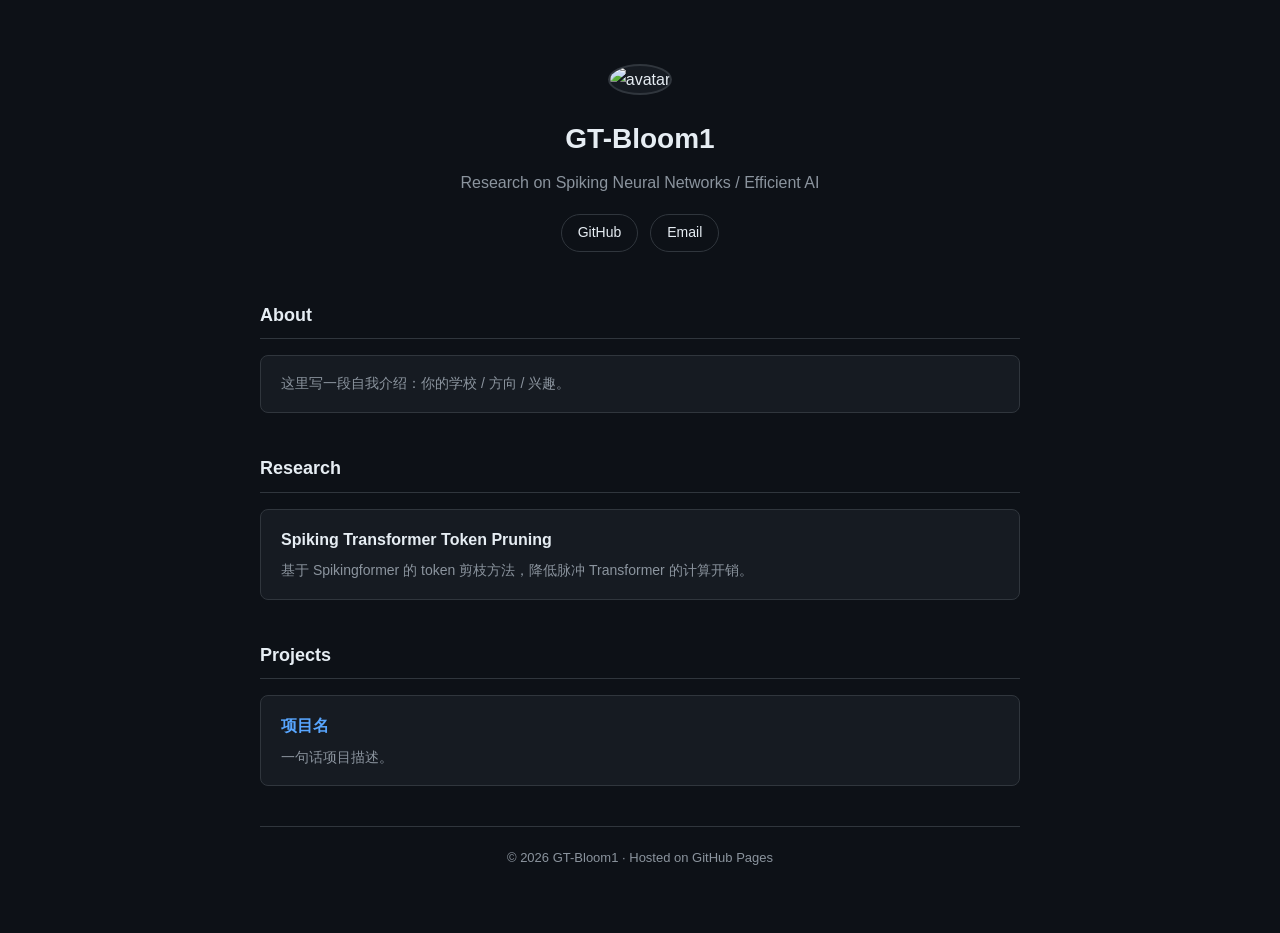
==== index.html @ f997cec0 "init: add index.html" ====
<!DOCTYPE html>
<html lang="zh-CN">
<head>
<meta charset="UTF-8">
<meta name="viewport" content="width=device-width, initial-scale=1.0">
<title>GT-Bloom1 | Home</title>
<style>
  :root {
    --bg: #0d1117;
    --card: #161b22;
    --border: #30363d;
    --text: #e6edf3;
    --muted: #8b949e;
    --accent: #58a6ff;
  }
  * { box-sizing: border-box; }
  body {
    margin: 0;
    padding: 0;
    background: var(--bg);
    color: var(--text);
    font-family: -apple-system, BlinkMacSystemFont, "Segoe UI", "Microsoft YaHei", sans-serif;
    line-height: 1.7;
  }
  .wrap { max-width: 800px; margin: 0 auto; padding: 64px 20px; }
  header { text-align: center; margin-bottom: 48px; }
  .avatar {
    width: 110px; height: 110px; border-radius: 50%;
    border: 2px solid var(--border);
    object-fit: cover; background: var(--card);
  }
  h1 { margin: 20px 0 6px; font-size: 28px; }
  .tagline { color: var(--muted); margin: 0; }
  .links { margin-top: 18px; display: flex; gap: 12px; justify-content: center; flex-wrap: wrap; }
  .links a {
    color: var(--text); text-decoration: none;
    border: 1px solid var(--border); border-radius: 20px;
    padding: 6px 16px; font-size: 14px; transition: .2s;
  }
  .links a:hover { border-color: var(--accent); color: var(--accent); }
  section { margin-bottom: 40px; }
  h2 {
    font-size: 18px; padding-bottom: 8px; margin-bottom: 16px;
    border-bottom: 1px solid var(--border);
  }
  .card {
    background: var(--card); border: 1px solid var(--border);
    border-radius: 8px; padding: 16px 20px; margin-bottom: 12px;
  }
  .card h3 { margin: 0 0 6px; font-size: 16px; }
  .card h3 a { color: var(--accent); text-decoration: none; }
  .card p { margin: 0; color: var(--muted); font-size: 14px; }
  footer { text-align: center; color: var(--muted); font-size: 13px; border-top: 1px solid var(--border); padding-top: 20px; }
</style>
</head>
<body>
<div class="wrap">

  <header>
    <img class="avatar" src="https://github.com/GT-Bloom1.png" alt="avatar">
    <h1>GT-Bloom1</h1>
    <p class="tagline">Research on Spiking Neural Networks / Efficient AI</p>
    <div class="links">
      <a href="https://github.com/GT-Bloom1">GitHub</a>
      <a href="mailto:your-email@example.com">Email</a>
    </div>
  </header>

  <section>
    <h2>About</h2>
    <div class="card">
      <p>这里写一段自我介绍：你的学校 / 方向 / 兴趣。</p>
    </div>
  </section>

  <section>
    <h2>Research</h2>
    <div class="card">
      <h3>Spiking Transformer Token Pruning</h3>
      <p>基于 Spikingformer 的 token 剪枝方法，降低脉冲 Transformer 的计算开销。</p>
    </div>
  </section>

  <section>
    <h2>Projects</h2>
    <div class="card">
      <h3><a href="https://github.com/GT-Bloom1">项目名</a></h3>
      <p>一句话项目描述。</p>
    </div>
  </section>

  <footer>© 2026 GT-Bloom1 · Hosted on GitHub Pages</footer>

</div>
</body>
</html>
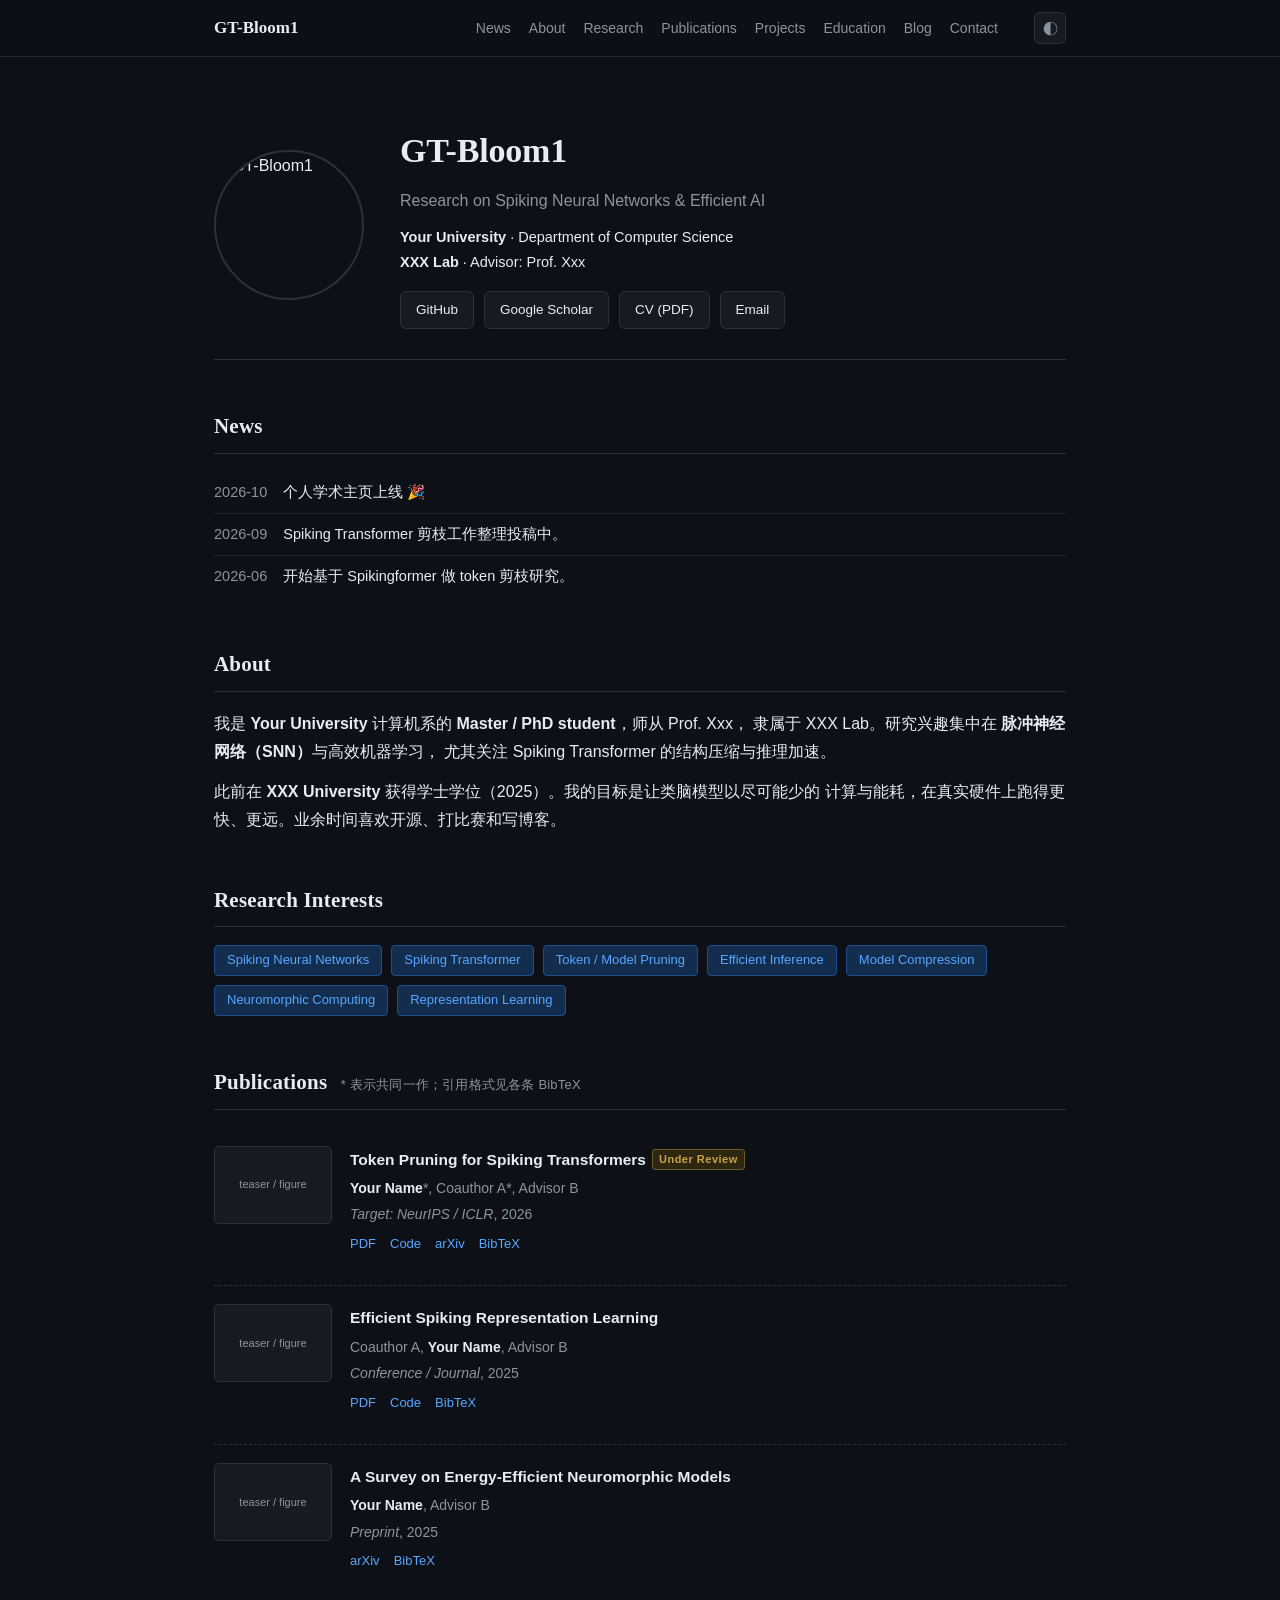
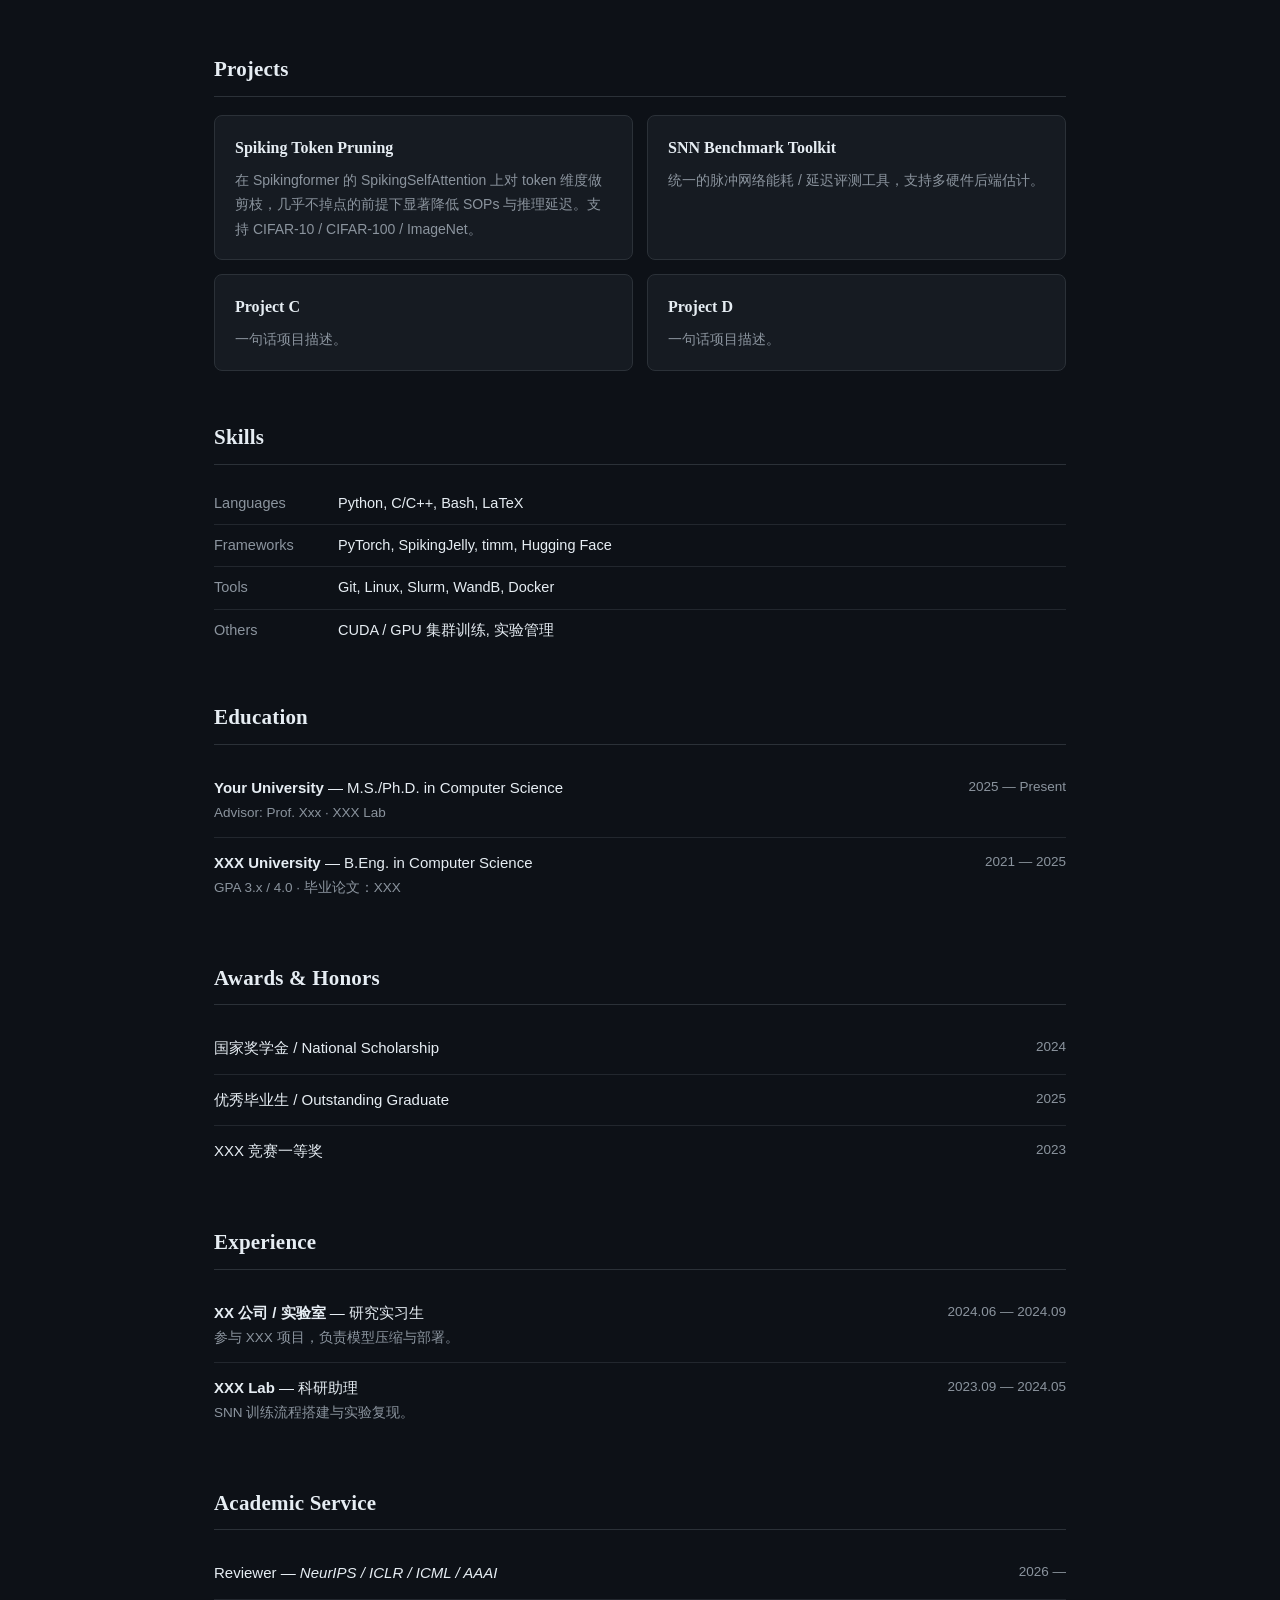
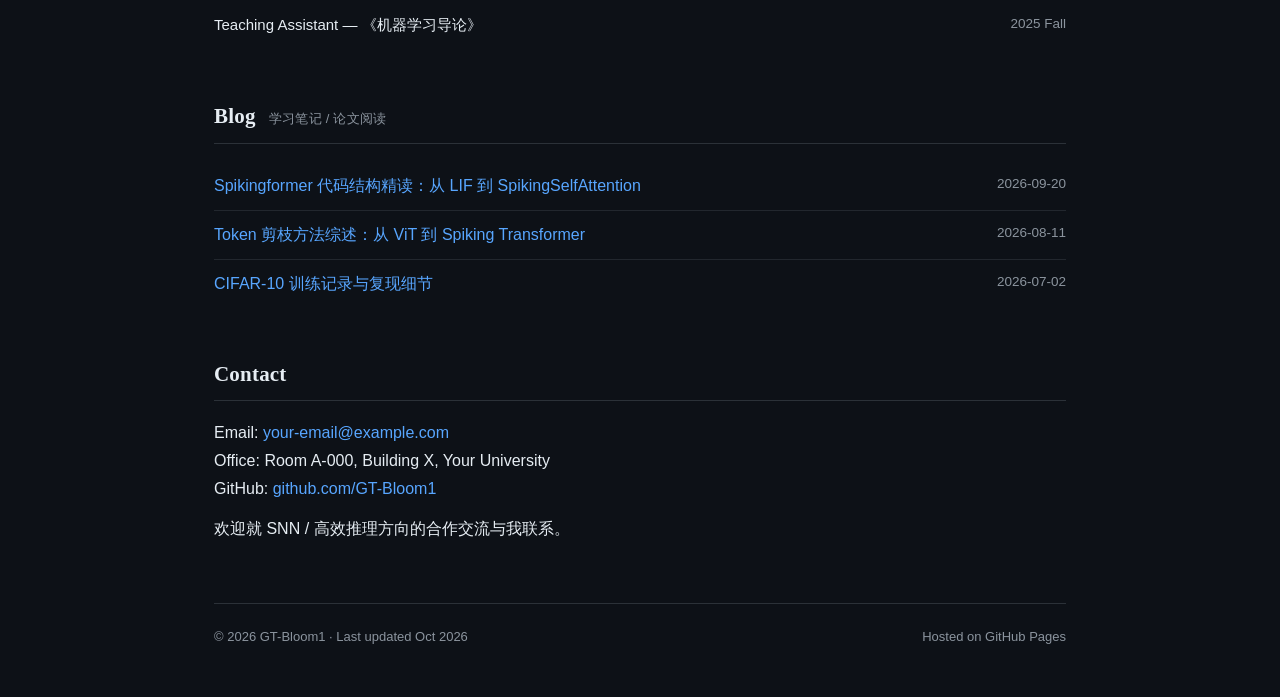
==== commit 4eead43e: "feat: comprehensive academic homepage with dark theme" ====
--- a/index.html
+++ b/index.html
@@ -1,96 +1,382 @@
 <!DOCTYPE html>
-<html lang="zh-CN">
+<html lang="zh-CN" data-theme="dark">
 <head>
 <meta charset="UTF-8">
 <meta name="viewport" content="width=device-width, initial-scale=1.0">
-<title>GT-Bloom1 | Home</title>
+<title>GT-Bloom1 | Academic Homepage</title>
+<meta name="description" content="Academic homepage of GT-Bloom1 — Spiking Neural Networks, Spiking Transformer, Efficient AI.">
+<meta name="author" content="GT-Bloom1">
+<link rel="icon" href="https://github.com/GT-Bloom1.png">
 <style>
-  :root {
-    --bg: #0d1117;
-    --card: #161b22;
-    --border: #30363d;
-    --text: #e6edf3;
-    --muted: #8b949e;
-    --accent: #58a6ff;
+  :root{
+    --bg:#0d1117; --card:#161b22; --line:#2b3138; --line-soft:#22272e;
+    --text:#e6edf3; --muted:#8b949e; --accent:#58a6ff; --accent-soft:#162230;
+    --tag-bg:#122d4d; --tag-border:#1f4e8c;
+    --serif:"Source Serif Pro",Georgia,"Times New Roman","Songti SC",serif;
+    --sans:-apple-system,BlinkMacSystemFont,"Segoe UI","Microsoft YaHei",sans-serif;
   }
-  * { box-sizing: border-box; }
-  body {
-    margin: 0;
-    padding: 0;
-    background: var(--bg);
-    color: var(--text);
-    font-family: -apple-system, BlinkMacSystemFont, "Segoe UI", "Microsoft YaHei", sans-serif;
-    line-height: 1.7;
+  html[data-theme="light"]{
+    --bg:#ffffff; --card:#f6f8fa; --line:#e3e6ea; --line-soft:#f0f2f4;
+    --text:#1a1a1a; --muted:#5b6470; --accent:#1c4f82; --accent-soft:#eef3f9;
+    --tag-bg:#eef3f9; --tag-border:#d7e2ee;
   }
-  .wrap { max-width: 800px; margin: 0 auto; padding: 64px 20px; }
-  header { text-align: center; margin-bottom: 48px; }
-  .avatar {
-    width: 110px; height: 110px; border-radius: 50%;
-    border: 2px solid var(--border);
-    object-fit: cover; background: var(--card);
+  *{box-sizing:border-box}
+  html{scroll-behavior:smooth}
+  body{margin:0;background:var(--bg);color:var(--text);font-family:var(--sans);
+       font-size:16px;line-height:1.75;-webkit-font-smoothing:antialiased;transition:background .25s,color .25s}
+  .wrap{max-width:900px;margin:0 auto;padding:0 24px 48px}
+  a{color:var(--accent);text-decoration:none}
+  a:hover{text-decoration:underline}
+
+  /* ---------- Top nav ---------- */
+  nav{position:sticky;top:0;z-index:10;background:color-mix(in srgb,var(--bg) 85%,transparent);
+      backdrop-filter:blur(10px);border-bottom:1px solid var(--line-soft)}
+  .nav-inner{max-width:900px;margin:0 auto;padding:12px 24px;display:flex;align-items:center;gap:22px}
+  .nav-inner .brand{font-family:var(--serif);font-weight:700;font-size:17px;color:var(--text)}
+  .nav-inner .brand:hover{text-decoration:none;color:var(--accent)}
+  .nav-inner .links{display:flex;gap:18px;margin-left:auto;font-size:14px;flex-wrap:wrap}
+  .nav-inner .links a{color:var(--muted)}
+  .nav-inner .links a:hover{color:var(--accent);text-decoration:none}
+  .theme-btn{margin-left:14px;border:1px solid var(--line);background:var(--card);color:var(--muted);
+             border-radius:6px;width:32px;height:32px;cursor:pointer;font-size:15px;line-height:1}
+  .theme-btn:hover{color:var(--accent);border-color:var(--accent)}
+
+  /* ---------- Header ---------- */
+  header{display:flex;gap:36px;align-items:center;padding:64px 0 30px;border-bottom:1px solid var(--line)}
+  .avatar{width:150px;height:150px;border-radius:50%;object-fit:cover;flex-shrink:0;
+          border:2px solid var(--line)}
+  h1{font-family:var(--serif);font-size:34px;margin:0 0 6px;letter-spacing:-.2px}
+  .headline{margin:0 0 10px;font-size:16px;color:var(--muted)}
+  .affil{margin:0;font-size:14.5px}
+  .affil .org{font-weight:600}
+  .btnrow{margin-top:16px;display:flex;gap:10px;flex-wrap:wrap}
+  .btn{border:1px solid var(--line);border-radius:6px;padding:6px 15px;font-size:13.5px;
+       color:var(--text);background:var(--card)}
+  .btn:hover{border-color:var(--accent);text-decoration:none}
+
+  /* ---------- Sections ---------- */
+  section{margin-top:48px}
+  h2{font-family:var(--serif);font-size:21px;margin:0 0 18px;padding-bottom:8px;
+     border-bottom:1px solid var(--line);letter-spacing:.2px}
+  h2 .note{font-family:var(--sans);font-size:13px;color:var(--muted);font-weight:400;margin-left:8px}
+  p{margin:0 0 12px}
+
+  /* News */
+  .news{margin:0;padding:0;list-style:none;font-size:14.5px}
+  .news li{padding:8px 0;border-bottom:1px solid var(--line-soft);display:flex;gap:16px}
+  .news li:last-child{border-bottom:none}
+  .news .date{color:var(--muted);white-space:nowrap;font-variant-numeric:tabular-nums}
+
+  /* Tags */
+  .tags{display:flex;flex-wrap:wrap;gap:9px;margin:0;padding:0;list-style:none}
+  .tags li{background:var(--tag-bg);color:var(--accent);border:1px solid var(--tag-border);
+           border-radius:4px;padding:3px 12px;font-size:13px}
+
+  /* Publications */
+  .pub{display:flex;gap:18px;padding:18px 0;border-bottom:1px dashed var(--line)}
+  .pub:last-child{border-bottom:none}
+  .pub .thumb{width:118px;height:78px;flex-shrink:0;border:1px solid var(--line);
+              border-radius:5px;background:var(--card);display:flex;align-items:center;
+              justify-content:center;font-size:11px;color:var(--muted);text-align:center;overflow:hidden}
+  .pub .thumb img{width:100%;height:100%;object-fit:cover}
+  .pub .body{flex:1}
+  .pub .title{font-weight:600;margin:0 0 3px;font-size:15.5px}
+  .pub .authors{margin:0;font-size:14px;color:var(--muted)}
+  .pub .authors strong{color:var(--text);font-weight:600}
+  .pub .venue{margin:2px 0 0;font-size:14px;color:var(--muted)}
+  .pub .venue i{font-style:italic}
+  .pub .links{margin-top:6px;font-size:13px;display:flex;gap:14px}
+  .selected{display:inline-block;font-size:11px;letter-spacing:.5px;color:#c9a34c;
+            border:1px solid #6b5a2a;background:#2d2712;border-radius:3px;
+            padding:0 6px;vertical-align:2px;margin-left:6px}
+  html[data-theme="light"] .selected{color:#8a6d3b;background:#fcf8e3;border-color:#f0e2bd}
+
+  /* Projects */
+  .proj-grid{display:grid;grid-template-columns:1fr 1fr;gap:14px}
+  .proj{border:1px solid var(--line);border-radius:8px;padding:18px 20px;background:var(--card)}
+  .proj h3{margin:0 0 6px;font-size:16px;font-family:var(--serif)}
+  .proj h3 a{color:var(--text)}
+  .proj h3 a:hover{color:var(--accent);text-decoration:none}
+  .proj p{margin:0;font-size:14px;color:var(--muted)}
+
+  /* Skills */
+  .skill-row{display:flex;gap:14px;padding:8px 0;border-bottom:1px solid var(--line-soft);font-size:14.5px}
+  .skill-row:last-child{border-bottom:none}
+  .skill-row .cat{width:110px;flex-shrink:0;color:var(--muted)}
+  .skill-row .val{flex:1}
+
+  /* Timeline entries */
+  .entry{display:flex;justify-content:space-between;gap:20px;padding:12px 0;border-bottom:1px solid var(--line-soft)}
+  .entry:last-child{border-bottom:none}
+  .entry .main{font-size:15px}
+  .entry .main span.org{font-weight:600}
+  .entry .sub{font-size:13.5px;color:var(--muted)}
+  .entry .when{font-size:13.5px;color:var(--muted);white-space:nowrap;font-variant-numeric:tabular-nums}
+
+  /* Blog */
+  .post{display:flex;justify-content:space-between;gap:20px;padding:10px 0;border-bottom:1px solid var(--line-soft)}
+  .post:last-child{border-bottom:none}
+  .post .date{color:var(--muted);font-size:13.5px;white-space:nowrap}
+
+  code{background:var(--card);border:1px solid var(--line-soft);padding:1px 6px;border-radius:4px;font-size:13px}
+
+  footer{margin-top:60px;padding-top:22px;border-top:1px solid var(--line);
+         font-size:13px;color:var(--muted);display:flex;justify-content:space-between;flex-wrap:wrap;gap:8px}
+
+  @media (max-width:680px){
+    header{flex-direction:column;text-align:center;padding-top:40px}
+    .btnrow{justify-content:center}
+    .nav-inner .links{display:none}
+    .proj-grid{grid-template-columns:1fr}
+    .pub{flex-direction:column;gap:10px}
+    .pub .thumb{width:100%;height:90px}
+    .entry,.post{flex-direction:column;gap:2px}
+    .skill-row{flex-direction:column;gap:2px}
   }
-  h1 { margin: 20px 0 6px; font-size: 28px; }
-  .tagline { color: var(--muted); margin: 0; }
-  .links { margin-top: 18px; display: flex; gap: 12px; justify-content: center; flex-wrap: wrap; }
-  .links a {
-    color: var(--text); text-decoration: none;
-    border: 1px solid var(--border); border-radius: 20px;
-    padding: 6px 16px; font-size: 14px; transition: .2s;
-  }
-  .links a:hover { border-color: var(--accent); color: var(--accent); }
-  section { margin-bottom: 40px; }
-  h2 {
-    font-size: 18px; padding-bottom: 8px; margin-bottom: 16px;
-    border-bottom: 1px solid var(--border);
-  }
-  .card {
-    background: var(--card); border: 1px solid var(--border);
-    border-radius: 8px; padding: 16px 20px; margin-bottom: 12px;
-  }
-  .card h3 { margin: 0 0 6px; font-size: 16px; }
-  .card h3 a { color: var(--accent); text-decoration: none; }
-  .card p { margin: 0; color: var(--muted); font-size: 14px; }
-  footer { text-align: center; color: var(--muted); font-size: 13px; border-top: 1px solid var(--border); padding-top: 20px; }
 </style>
 </head>
 <body>
-<div class="wrap">
-
+
+<!-- ================= NAV ================= -->
+<nav>
+  <div class="nav-inner">
+    <a class="brand" href="#top">GT-Bloom1</a>
+    <div class="links">
+      <a href="#news">News</a>
+      <a href="#about">About</a>
+      <a href="#research">Research</a>
+      <a href="#publications">Publications</a>
+      <a href="#projects">Projects</a>
+      <a href="#education">Education</a>
+      <a href="#blog">Blog</a>
+      <a href="#contact">Contact</a>
+    </div>
+    <button class="theme-btn" onclick="toggleTheme()" title="切换明暗">◐</button>
+  </div>
+</nav>
+
+<div class="wrap" id="top">
+
+  <!-- ================= HEADER ================= -->
   <header>
-    <img class="avatar" src="https://github.com/GT-Bloom1.png" alt="avatar">
-    <h1>GT-Bloom1</h1>
-    <p class="tagline">Research on Spiking Neural Networks / Efficient AI</p>
-    <div class="links">
-      <a href="https://github.com/GT-Bloom1">GitHub</a>
-      <a href="mailto:your-email@example.com">Email</a>
+    <img class="avatar" src="https://github.com/GT-Bloom1.png" alt="GT-Bloom1">
+    <div>
+      <h1>GT-Bloom1</h1>
+      <p class="headline">Research on Spiking Neural Networks &amp; Efficient AI</p>
+      <p class="affil">
+        <span class="org">Your University</span> · Department of Computer Science<br>
+        <span class="org">XXX Lab</span> · Advisor: Prof. Xxx
+      </p>
+      <div class="btnrow">
+        <a class="btn" href="https://github.com/GT-Bloom1">GitHub</a>
+        <a class="btn" href="#">Google Scholar</a>
+        <a class="btn" href="#">CV (PDF)</a>
+        <a class="btn" href="mailto:your-email@example.com">Email</a>
+      </div>
     </div>
   </header>
 
-  <section>
+  <!-- ================= NEWS ================= -->
+  <section id="news">
+    <h2>News</h2>
+    <ul class="news">
+      <li><span class="date">2026-10</span><span>个人学术主页上线 🎉</span></li>
+      <li><span class="date">2026-09</span><span>Spiking Transformer 剪枝工作整理投稿中。</span></li>
+      <li><span class="date">2026-06</span><span>开始基于 Spikingformer 做 token 剪枝研究。</span></li>
+    </ul>
+  </section>
+
+  <!-- ================= ABOUT ================= -->
+  <section id="about">
     <h2>About</h2>
-    <div class="card">
-      <p>这里写一段自我介绍：你的学校 / 方向 / 兴趣。</p>
-    </div>
-  </section>
-
-  <section>
-    <h2>Research</h2>
-    <div class="card">
-      <h3>Spiking Transformer Token Pruning</h3>
-      <p>基于 Spikingformer 的 token 剪枝方法，降低脉冲 Transformer 的计算开销。</p>
-    </div>
-  </section>
-
-  <section>
+    <p>
+      我是 <strong>Your University</strong> 计算机系的 <strong>Master / PhD student</strong>，师从 Prof. Xxx，
+      隶属于 XXX Lab。研究兴趣集中在 <strong>脉冲神经网络（SNN）</strong>与高效机器学习，
+      尤其关注 Spiking Transformer 的结构压缩与推理加速。
+    </p>
+    <p>
+      此前在 <strong>XXX University</strong> 获得学士学位（2025）。我的目标是让类脑模型以尽可能少的
+      计算与能耗，在真实硬件上跑得更快、更远。业余时间喜欢开源、打比赛和写博客。
+    </p>
+  </section>
+
+  <!-- ================= RESEARCH ================= -->
+  <section id="research">
+    <h2>Research Interests</h2>
+    <ul class="tags">
+      <li>Spiking Neural Networks</li>
+      <li>Spiking Transformer</li>
+      <li>Token / Model Pruning</li>
+      <li>Efficient Inference</li>
+      <li>Model Compression</li>
+      <li>Neuromorphic Computing</li>
+      <li>Representation Learning</li>
+    </ul>
+  </section>
+
+  <!-- ================= PUBLICATIONS ================= -->
+  <section id="publications">
+    <h2>Publications <span class="note">* 表示共同一作；引用格式见各条 BibTeX</span></h2>
+
+    <div class="pub">
+      <div class="thumb">teaser / figure</div>
+      <div class="body">
+        <p class="title">Token Pruning for Spiking Transformers<span class="selected">Under Review</span></p>
+        <p class="authors"><strong>Your Name</strong>*, Coauthor A*, Advisor B</p>
+        <p class="venue"><i>Target: NeurIPS / ICLR</i>, 2026</p>
+        <p class="links"><a href="#">PDF</a><a href="#">Code</a><a href="#">arXiv</a><a href="#">BibTeX</a></p>
+      </div>
+    </div>
+
+    <div class="pub">
+      <div class="thumb">teaser / figure</div>
+      <div class="body">
+        <p class="title">Efficient Spiking Representation Learning</p>
+        <p class="authors">Coauthor A, <strong>Your Name</strong>, Advisor B</p>
+        <p class="venue"><i>Conference / Journal</i>, 2025</p>
+        <p class="links"><a href="#">PDF</a><a href="#">Code</a><a href="#">BibTeX</a></p>
+      </div>
+    </div>
+
+    <div class="pub">
+      <div class="thumb">teaser / figure</div>
+      <div class="body">
+        <p class="title">A Survey on Energy-Efficient Neuromorphic Models</p>
+        <p class="authors"><strong>Your Name</strong>, Advisor B</p>
+        <p class="venue"><i>Preprint</i>, 2025</p>
+        <p class="links"><a href="#">arXiv</a><a href="#">BibTeX</a></p>
+      </div>
+    </div>
+  </section>
+
+  <!-- ================= PROJECTS ================= -->
+  <section id="projects">
     <h2>Projects</h2>
-    <div class="card">
-      <h3><a href="https://github.com/GT-Bloom1">项目名</a></h3>
-      <p>一句话项目描述。</p>
-    </div>
-  </section>
-
-  <footer>© 2026 GT-Bloom1 · Hosted on GitHub Pages</footer>
+    <div class="proj-grid">
+      <div class="proj">
+        <h3><a href="https://github.com/GT-Bloom1">Spiking Token Pruning</a></h3>
+        <p>在 Spikingformer 的 SpikingSelfAttention 上对 token 维度做剪枝，几乎不掉点的前提下显著降低 SOPs 与推理延迟。支持 CIFAR-10 / CIFAR-100 / ImageNet。</p>
+      </div>
+      <div class="proj">
+        <h3><a href="https://github.com/GT-Bloom1">SNN Benchmark Toolkit</a></h3>
+        <p>统一的脉冲网络能耗 / 延迟评测工具，支持多硬件后端估计。</p>
+      </div>
+      <div class="proj">
+        <h3><a href="https://github.com/GT-Bloom1">Project C</a></h3>
+        <p>一句话项目描述。</p>
+      </div>
+      <div class="proj">
+        <h3><a href="https://github.com/GT-Bloom1">Project D</a></h3>
+        <p>一句话项目描述。</p>
+      </div>
+    </div>
+  </section>
+
+  <!-- ================= SKILLS ================= -->
+  <section id="skills">
+    <h2>Skills</h2>
+    <div class="skill-row"><div class="cat">Languages</div><div class="val">Python, C/C++, Bash, LaTeX</div></div>
+    <div class="skill-row"><div class="cat">Frameworks</div><div class="val">PyTorch, SpikingJelly, timm, Hugging Face</div></div>
+    <div class="skill-row"><div class="cat">Tools</div><div class="val">Git, Linux, Slurm, WandB, Docker</div></div>
+    <div class="skill-row"><div class="cat">Others</div><div class="val">CUDA / GPU 集群训练, 实验管理</div></div>
+  </section>
+
+  <!-- ================= EDUCATION ================= -->
+  <section id="education">
+    <h2>Education</h2>
+    <div class="entry">
+      <div>
+        <div class="main"><span class="org">Your University</span> — M.S./Ph.D. in Computer Science</div>
+        <div class="sub">Advisor: Prof. Xxx · XXX Lab</div>
+      </div>
+      <div class="when">2025 — Present</div>
+    </div>
+    <div class="entry">
+      <div>
+        <div class="main"><span class="org">XXX University</span> — B.Eng. in Computer Science</div>
+        <div class="sub">GPA 3.x / 4.0 · 毕业论文：XXX</div>
+      </div>
+      <div class="when">2021 — 2025</div>
+    </div>
+  </section>
+
+  <!-- ================= AWARDS ================= -->
+  <section id="awards">
+    <h2>Awards &amp; Honors</h2>
+    <div class="entry"><div class="main">国家奖学金 / National Scholarship</div><div class="when">2024</div></div>
+    <div class="entry"><div class="main">优秀毕业生 / Outstanding Graduate</div><div class="when">2025</div></div>
+    <div class="entry"><div class="main">XXX 竞赛一等奖</div><div class="when">2023</div></div>
+  </section>
+
+  <!-- ================= EXPERIENCE ================= -->
+  <section id="experience">
+    <h2>Experience</h2>
+    <div class="entry">
+      <div>
+        <div class="main"><span class="org">XX 公司 / 实验室</span> — 研究实习生</div>
+        <div class="sub">参与 XXX 项目，负责模型压缩与部署。</div>
+      </div>
+      <div class="when">2024.06 — 2024.09</div>
+    </div>
+    <div class="entry">
+      <div>
+        <div class="main"><span class="org">XXX Lab</span> — 科研助理</div>
+        <div class="sub">SNN 训练流程搭建与实验复现。</div>
+      </div>
+      <div class="when">2023.09 — 2024.05</div>
+    </div>
+  </section>
+
+  <!-- ================= SERVICE ================= -->
+  <section id="service">
+    <h2>Academic Service</h2>
+    <div class="entry"><div class="main">Reviewer — <i>NeurIPS / ICLR / ICML / AAAI</i></div><div class="when">2026 —</div></div>
+    <div class="entry"><div class="main">Teaching Assistant — 《机器学习导论》</div><div class="when">2025 Fall</div></div>
+  </section>
+
+  <!-- ================= BLOG ================= -->
+  <section id="blog">
+    <h2>Blog <span class="note">学习笔记 / 论文阅读</span></h2>
+    <div class="post">
+      <div><a href="#">Spikingformer 代码结构精读：从 LIF 到 SpikingSelfAttention</a></div>
+      <div class="date">2026-09-20</div>
+    </div>
+    <div class="post">
+      <div><a href="#">Token 剪枝方法综述：从 ViT 到 Spiking Transformer</a></div>
+      <div class="date">2026-08-11</div>
+    </div>
+    <div class="post">
+      <div><a href="#">CIFAR-10 训练记录与复现细节</a></div>
+      <div class="date">2026-07-02</div>
+    </div>
+  </section>
+
+  <!-- ================= CONTACT ================= -->
+  <section id="contact">
+    <h2>Contact</h2>
+    <p>
+      Email: <a href="mailto:your-email@example.com">your-email@example.com</a><br>
+      Office: Room A-000, Building X, Your University<br>
+      GitHub: <a href="https://github.com/GT-Bloom1">github.com/GT-Bloom1</a>
+    </p>
+    <p class="note">欢迎就 SNN / 高效推理方向的合作交流与我联系。</p>
+  </section>
+
+  <footer>
+    <span>© 2026 GT-Bloom1 · Last updated Oct 2026</span>
+    <span>Hosted on GitHub Pages</span>
+  </footer>
 
 </div>
+
+<script>
+  function toggleTheme(){
+    const el=document.documentElement;
+    const next=el.getAttribute('data-theme')==='dark'?'light':'dark';
+    el.setAttribute('data-theme',next);
+    try{localStorage.setItem('theme',next)}catch(e){}
+  }
+  (function(){try{const t=localStorage.getItem('theme');if(t)document.documentElement.setAttribute('data-theme',t)}catch(e){}})();
+</script>
 </body>
 </html>
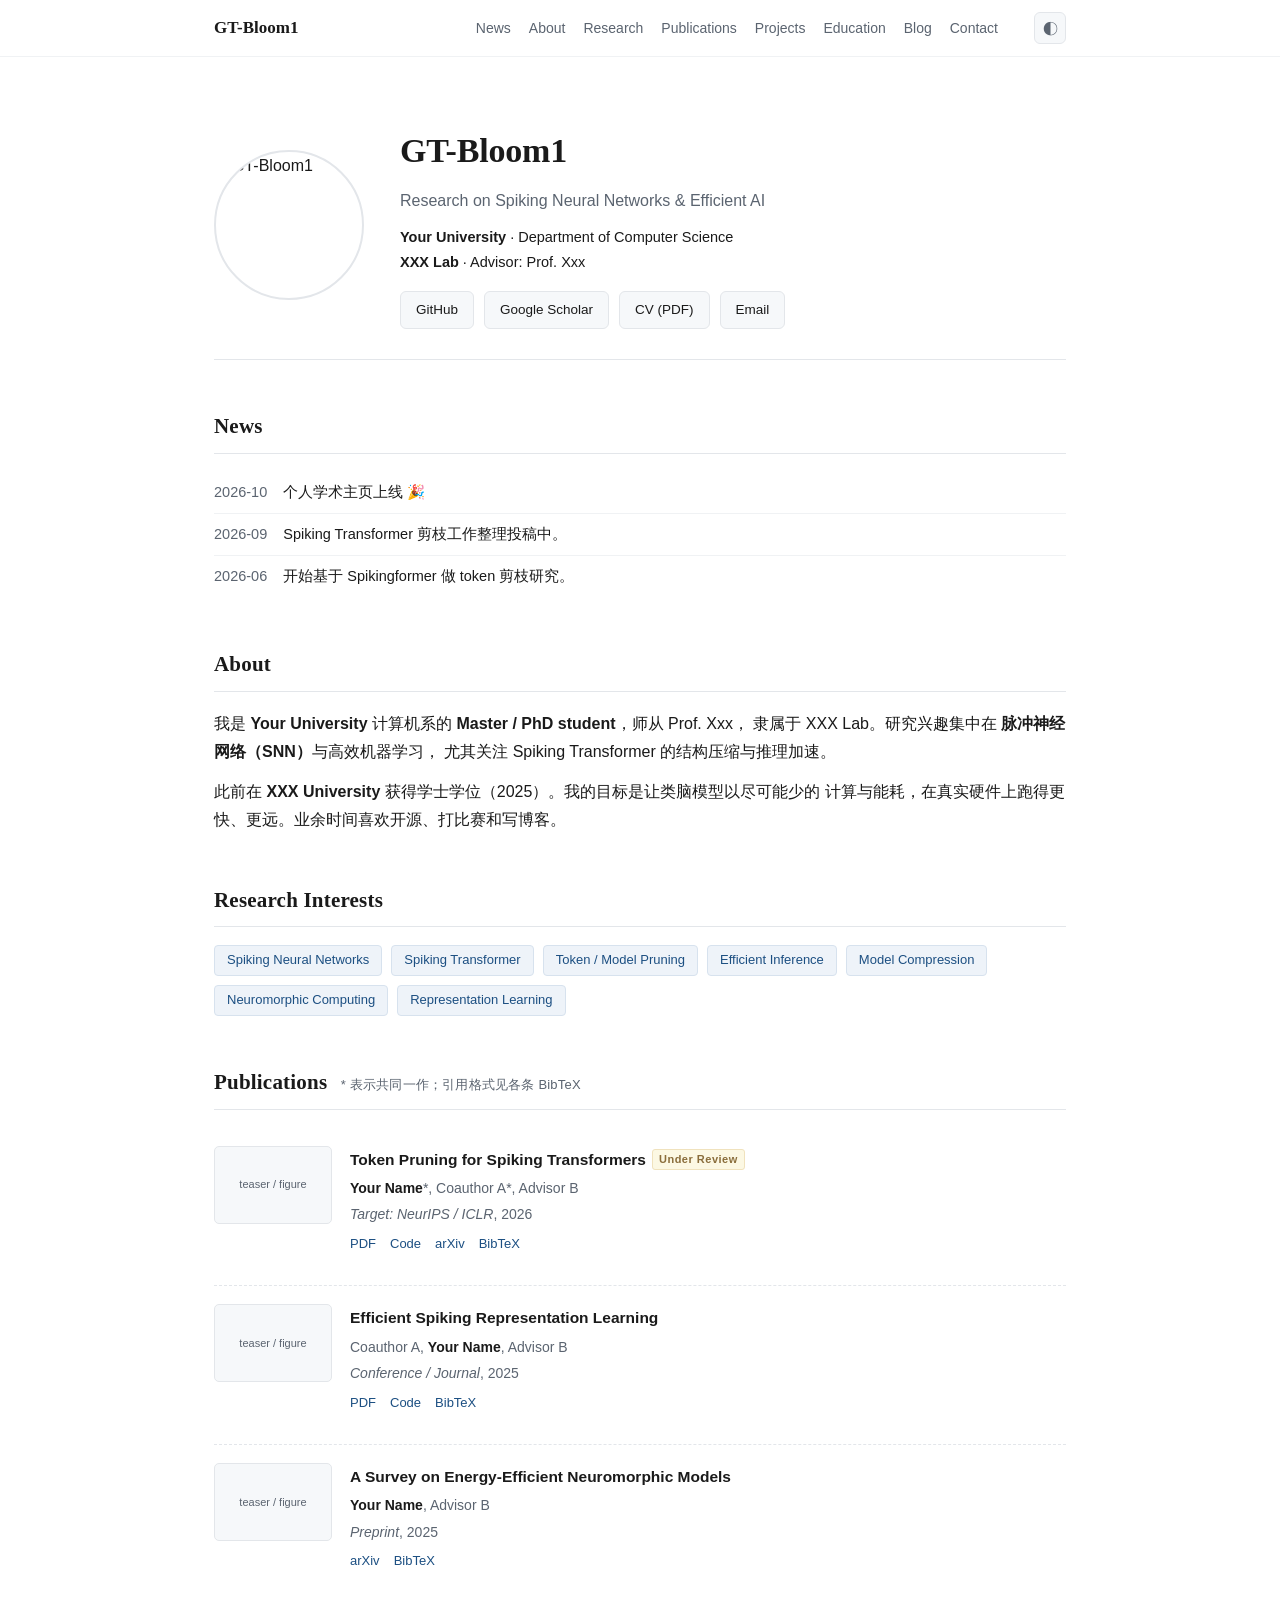
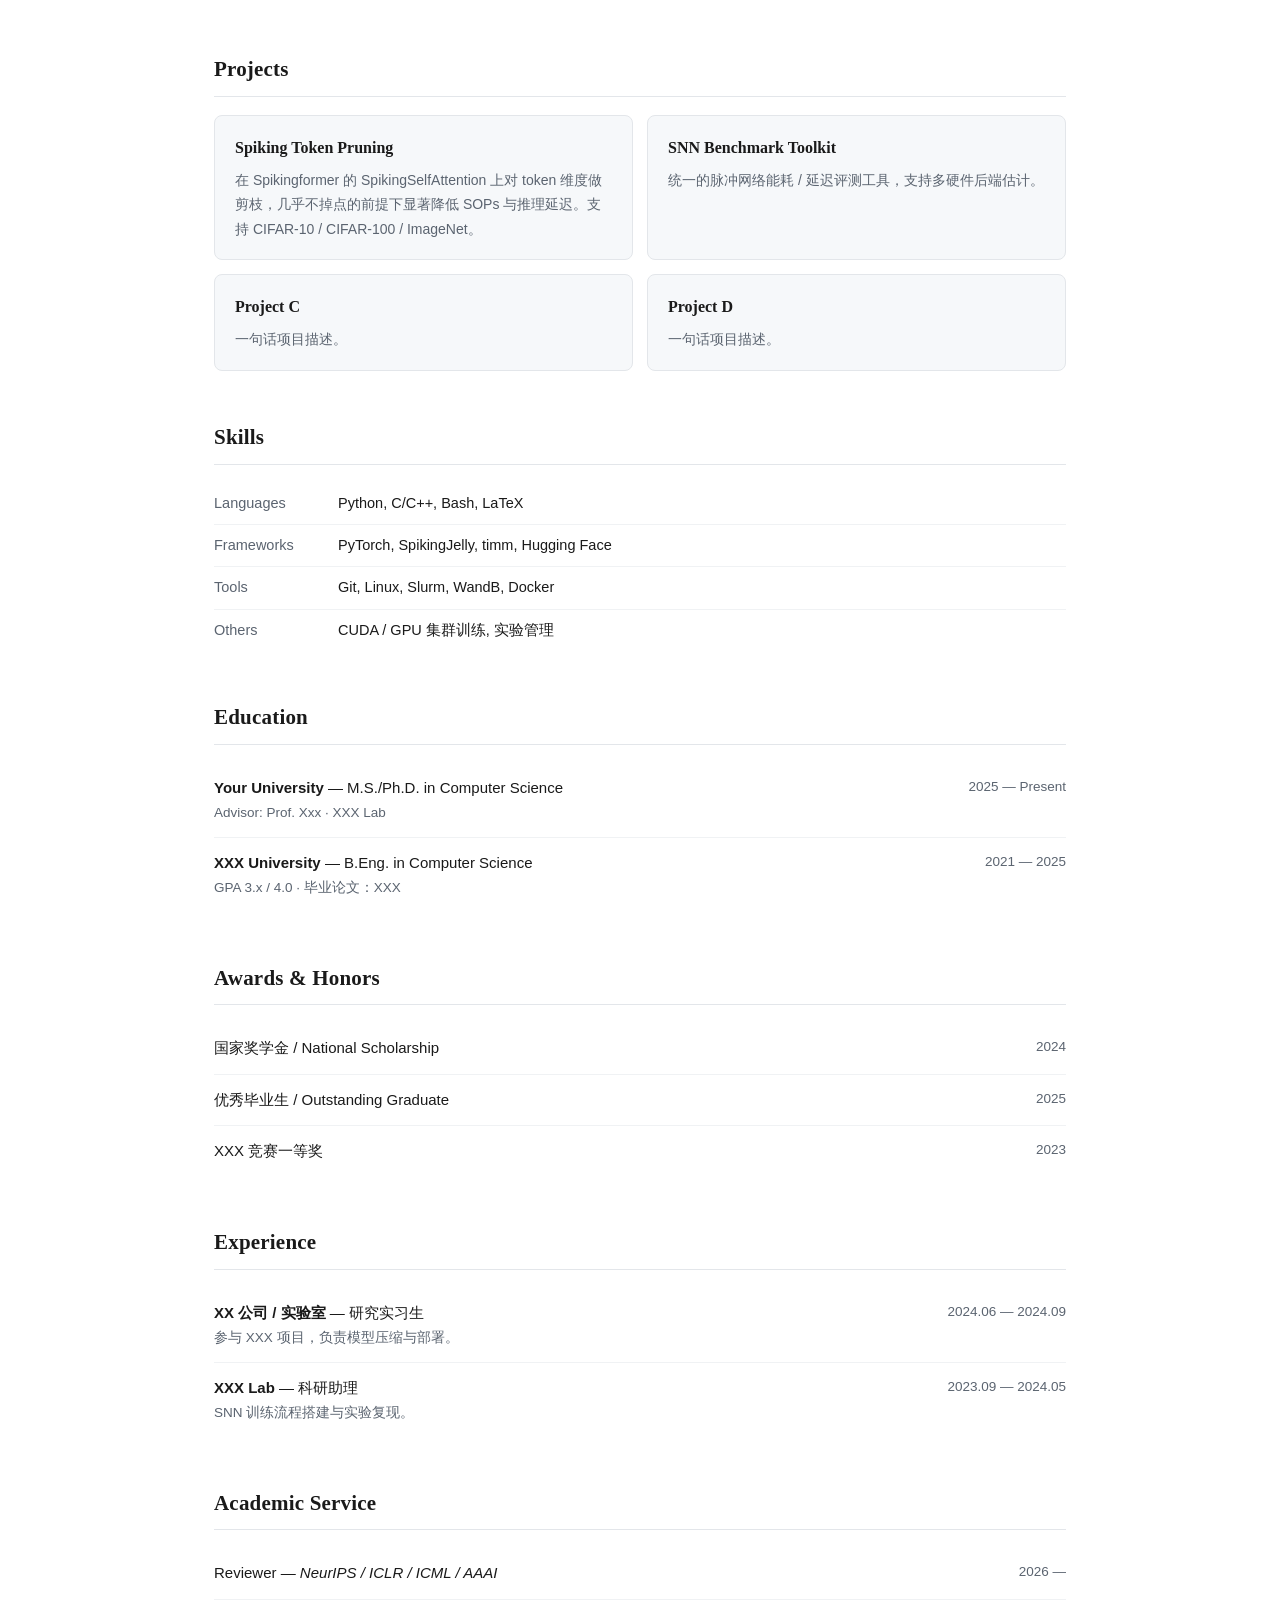
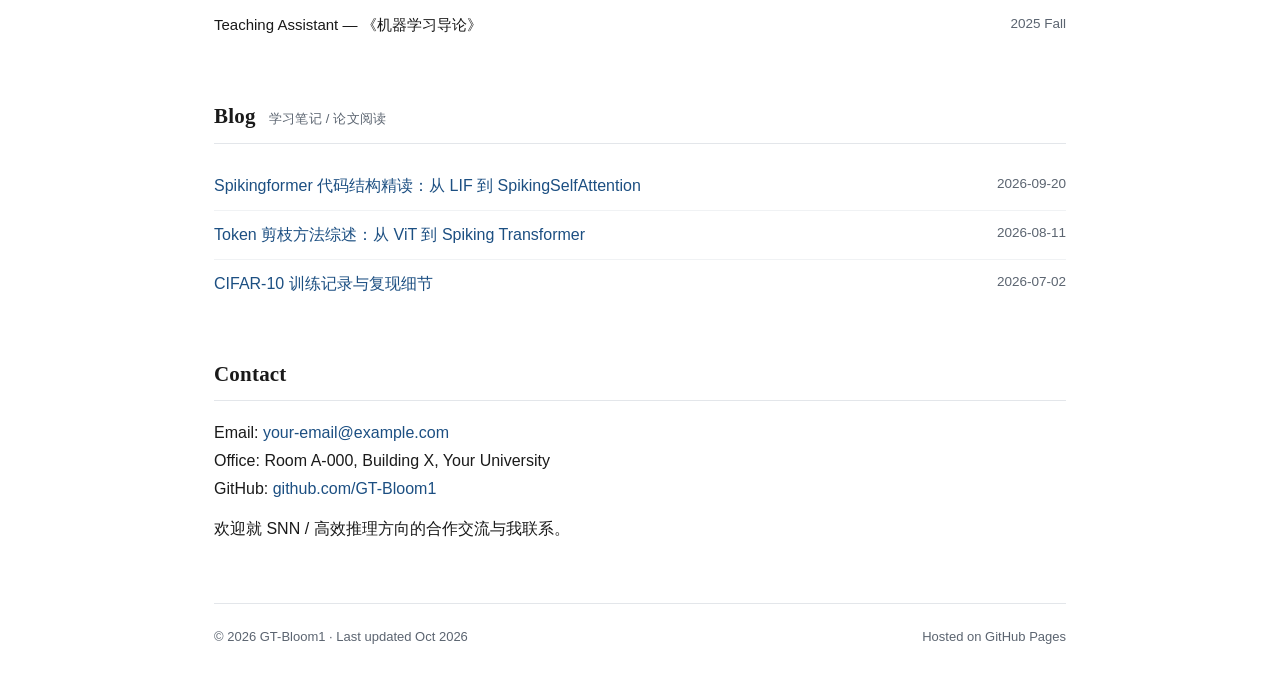
==== commit 5dc6fea1: "style: default light theme" ====
--- a/index.html
+++ b/index.html
@@ -1,5 +1,5 @@
 <!DOCTYPE html>
-<html lang="zh-CN" data-theme="dark">
+<html lang="zh-CN" data-theme="light">
 <head>
 <meta charset="UTF-8">
 <meta name="viewport" content="width=device-width, initial-scale=1.0">
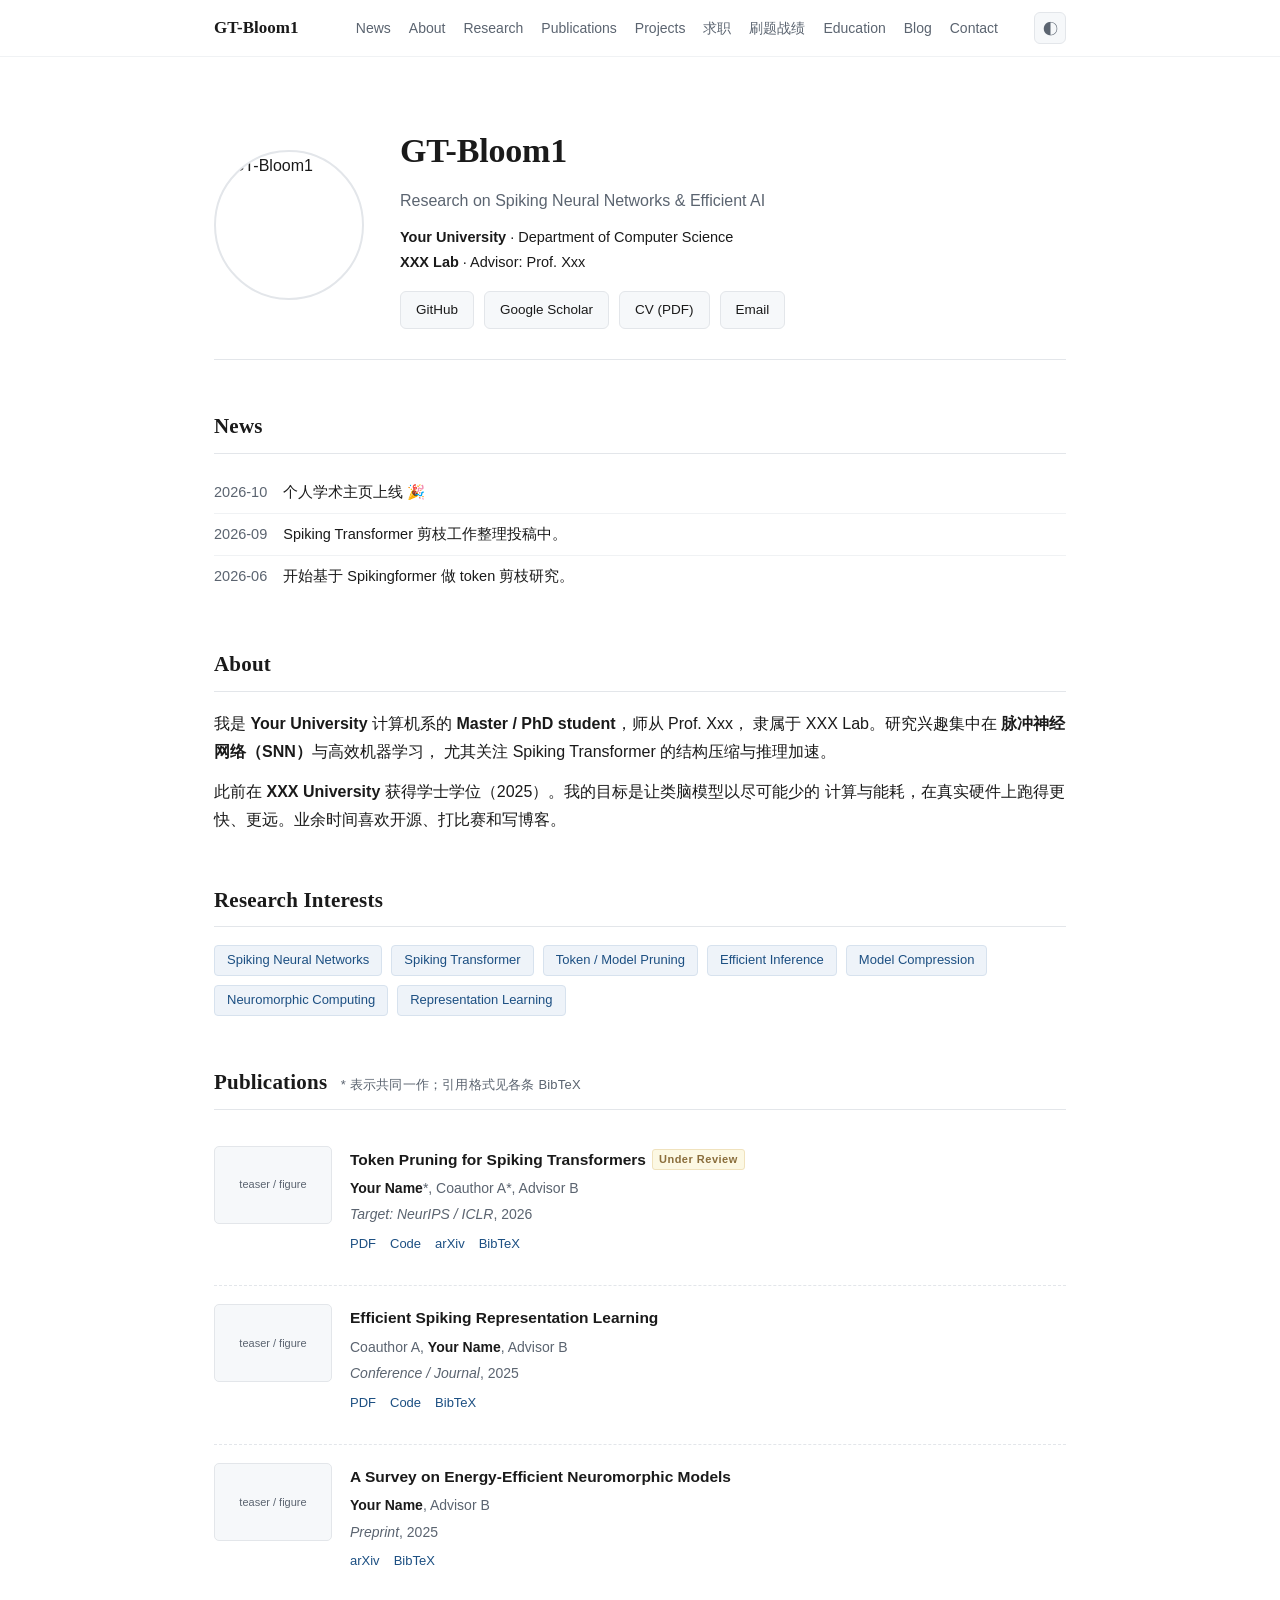
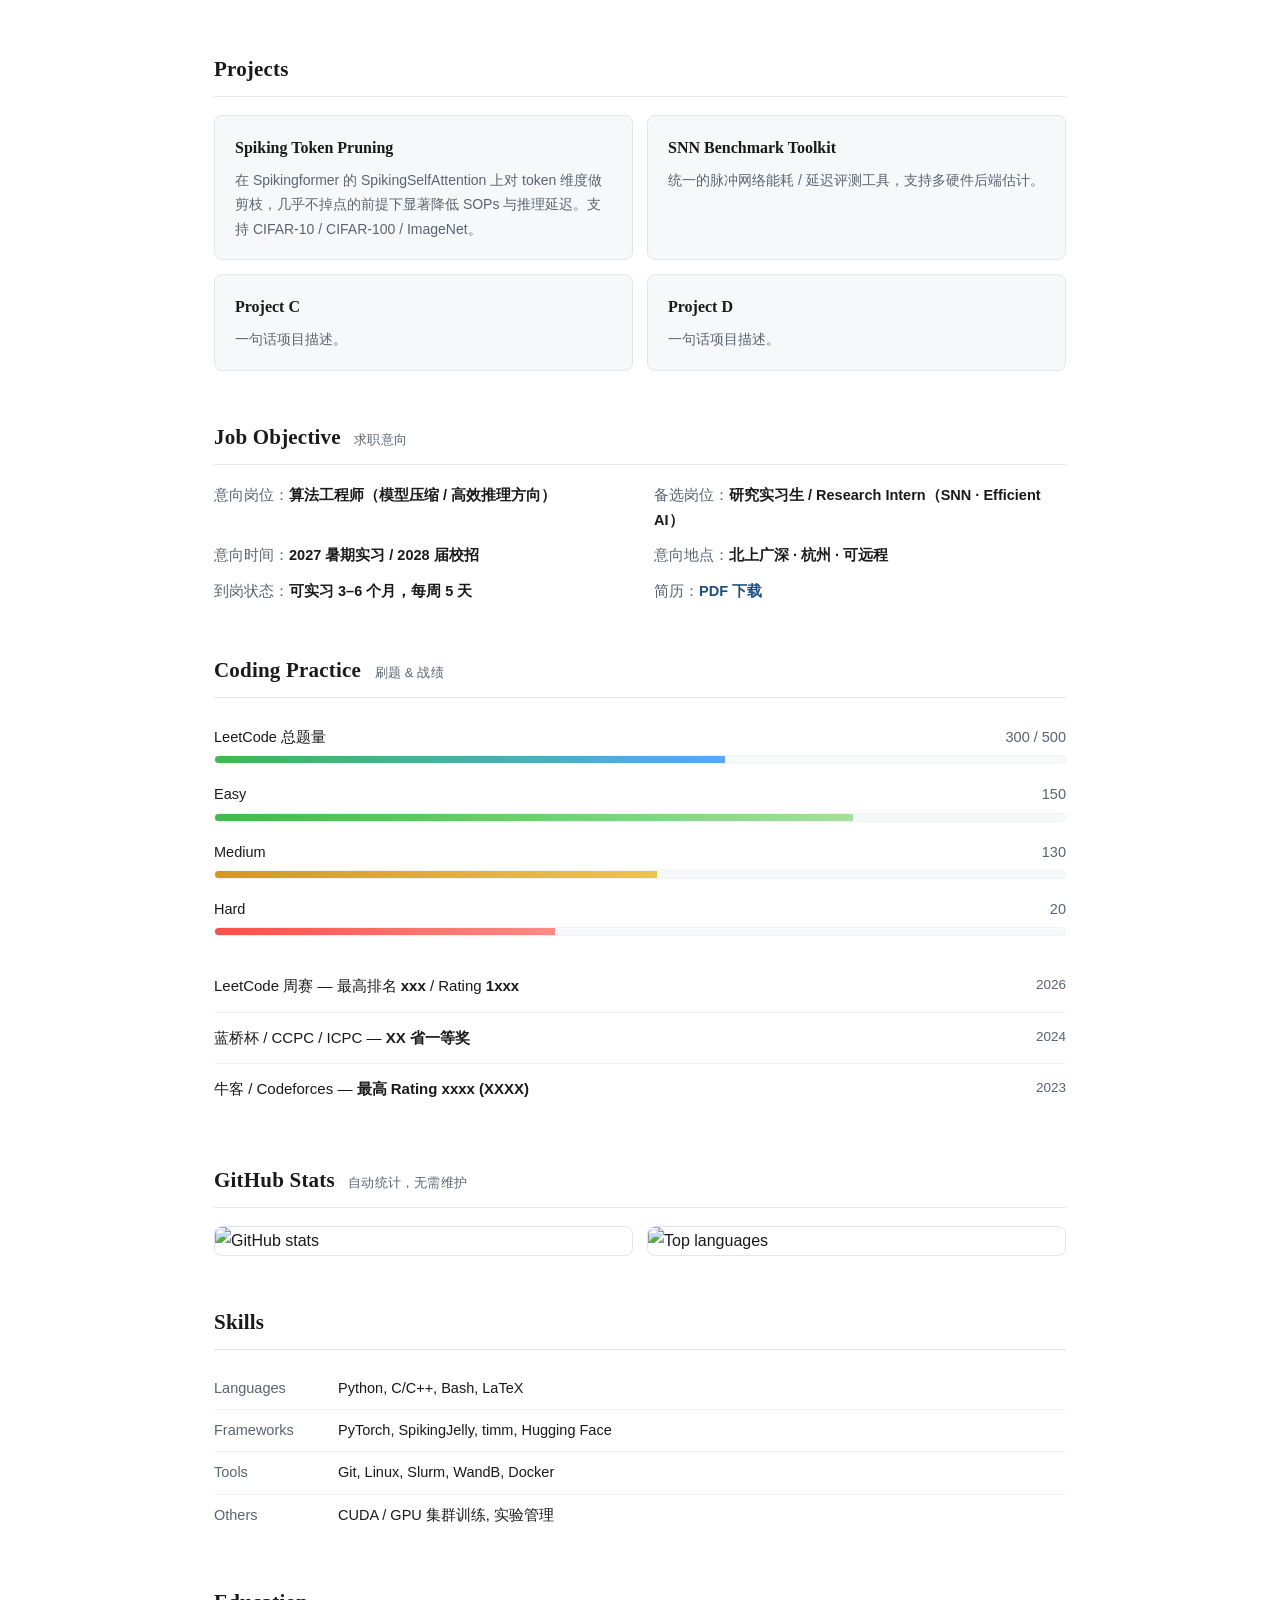
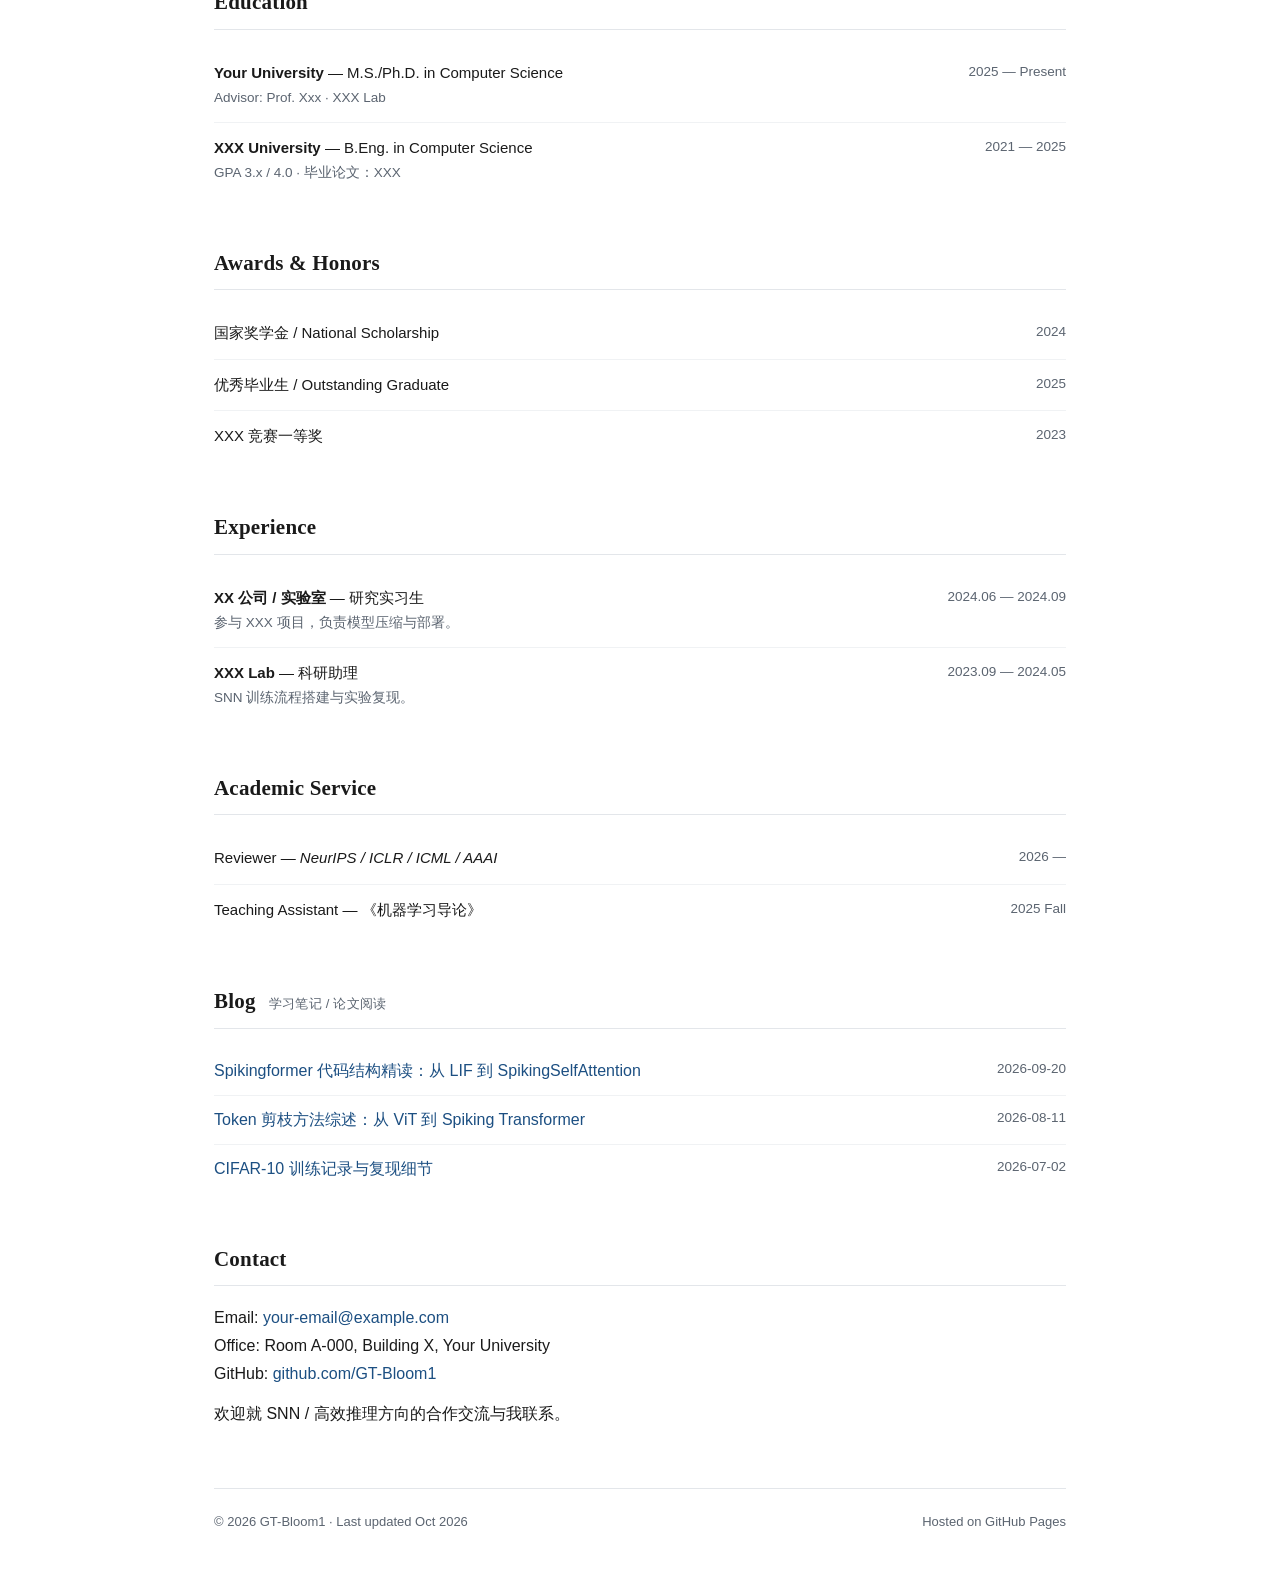
==== commit 007cfef2: "feat: add job objective, coding practice, GitHub stats sections" ====
--- a/index.html
+++ b/index.html
@@ -120,6 +120,19 @@
 
   code{background:var(--card);border:1px solid var(--line-soft);padding:1px 6px;border-radius:4px;font-size:13px}
 
+  /* Progress bars & stats */
+  .bars{margin:0 0 16px;padding:0;list-style:none}
+  .bars li{padding:9px 0;font-size:14.5px}
+  .bar-head{display:flex;justify-content:space-between;margin-bottom:5px}
+  .bar-head .num{color:var(--muted);font-variant-numeric:tabular-nums}
+  .bar{height:9px;border-radius:5px;background:var(--card);border:1px solid var(--line-soft);overflow:hidden}
+  .bar>i{display:block;height:100%;background:linear-gradient(90deg,#3fb950,#58a6ff)}
+  .kw{display:grid;grid-template-columns:repeat(2,1fr);gap:10px 28px;margin:0;padding:0;list-style:none}
+  .kw li{font-size:14.5px;color:var(--muted)}
+  .kw b{color:var(--text);font-weight:600}
+  .stat-cards{display:grid;grid-template-columns:1fr 1fr;gap:14px}
+  .stat-cards img{width:100%;border:1px solid var(--line);border-radius:8px}
+
   footer{margin-top:60px;padding-top:22px;border-top:1px solid var(--line);
          font-size:13px;color:var(--muted);display:flex;justify-content:space-between;flex-wrap:wrap;gap:8px}
 
@@ -132,6 +145,7 @@
     .pub .thumb{width:100%;height:90px}
     .entry,.post{flex-direction:column;gap:2px}
     .skill-row{flex-direction:column;gap:2px}
+    .stat-cards,.kw{grid-template-columns:1fr}
   }
 </style>
 </head>
@@ -147,6 +161,8 @@
       <a href="#research">Research</a>
       <a href="#publications">Publications</a>
       <a href="#projects">Projects</a>
+      <a href="#objective">求职</a>
+      <a href="#practice">刷题战绩</a>
       <a href="#education">Education</a>
       <a href="#blog">Blog</a>
       <a href="#contact">Contact</a>
@@ -272,6 +288,54 @@
     </div>
   </section>
 
+  <!-- ================= JOB OBJECTIVE ================= -->
+  <section id="objective">
+    <h2>Job Objective <span class="note">求职意向</span></h2>
+    <ul class="kw">
+      <li>意向岗位：<b>算法工程师（模型压缩 / 高效推理方向）</b></li>
+      <li>备选岗位：<b>研究实习生 / Research Intern（SNN · Efficient AI）</b></li>
+      <li>意向时间：<b>2027 暑期实习 / 2028 届校招</b></li>
+      <li>意向地点：<b>北上广深 · 杭州 · 可远程</b></li>
+      <li>到岗状态：<b>可实习 3–6 个月，每周 5 天</b></li>
+      <li>简历：<b><a href="#">PDF 下载</a></b></li>
+    </ul>
+  </section>
+
+  <!-- ================= CODING PRACTICE ================= -->
+  <section id="practice">
+    <h2>Coding Practice <span class="note">刷题 &amp; 战绩</span></h2>
+    <ul class="bars">
+      <li>
+        <div class="bar-head"><span>LeetCode 总题量</span><span class="num">300 / 500</span></div>
+        <div class="bar"><i style="width:60%"></i></div>
+      </li>
+      <li>
+        <div class="bar-head"><span>Easy</span><span class="num">150</span></div>
+        <div class="bar"><i style="width:75%;background:linear-gradient(90deg,#3fb950,#a4e19a)"></i></div>
+      </li>
+      <li>
+        <div class="bar-head"><span>Medium</span><span class="num">130</span></div>
+        <div class="bar"><i style="width:52%;background:linear-gradient(90deg,#d29922,#eac54f)"></i></div>
+      </li>
+      <li>
+        <div class="bar-head"><span>Hard</span><span class="num">20</span></div>
+        <div class="bar"><i style="width:40%;background:linear-gradient(90deg,#f85149,#ff8b85)"></i></div>
+      </li>
+    </ul>
+    <div class="entry"><div class="main">LeetCode 周赛 — 最高排名 <b>xxx</b> / Rating <b>1xxx</b></div><div class="when">2026</div></div>
+    <div class="entry"><div class="main">蓝桥杯 / CCPC / ICPC — <b>XX 省一等奖</b></div><div class="when">2024</div></div>
+    <div class="entry"><div class="main">牛客 / Codeforces — <b>最高 Rating xxxx (XXXX)</b></div><div class="when">2023</div></div>
+  </section>
+
+  <!-- ================= GITHUB STATS ================= -->
+  <section id="stats">
+    <h2>GitHub Stats <span class="note">自动统计，无需维护</span></h2>
+    <div class="stat-cards">
+      <img src="https://github-readme-stats.vercel.app/api?username=GT-Bloom1&show_icons=true" alt="GitHub stats" loading="lazy">
+      <img src="https://github-readme-stats.vercel.app/api/top-langs/?username=GT-Bloom1&layout=compact" alt="Top languages" loading="lazy">
+    </div>
+  </section>
+
   <!-- ================= SKILLS ================= -->
   <section id="skills">
     <h2>Skills</h2>
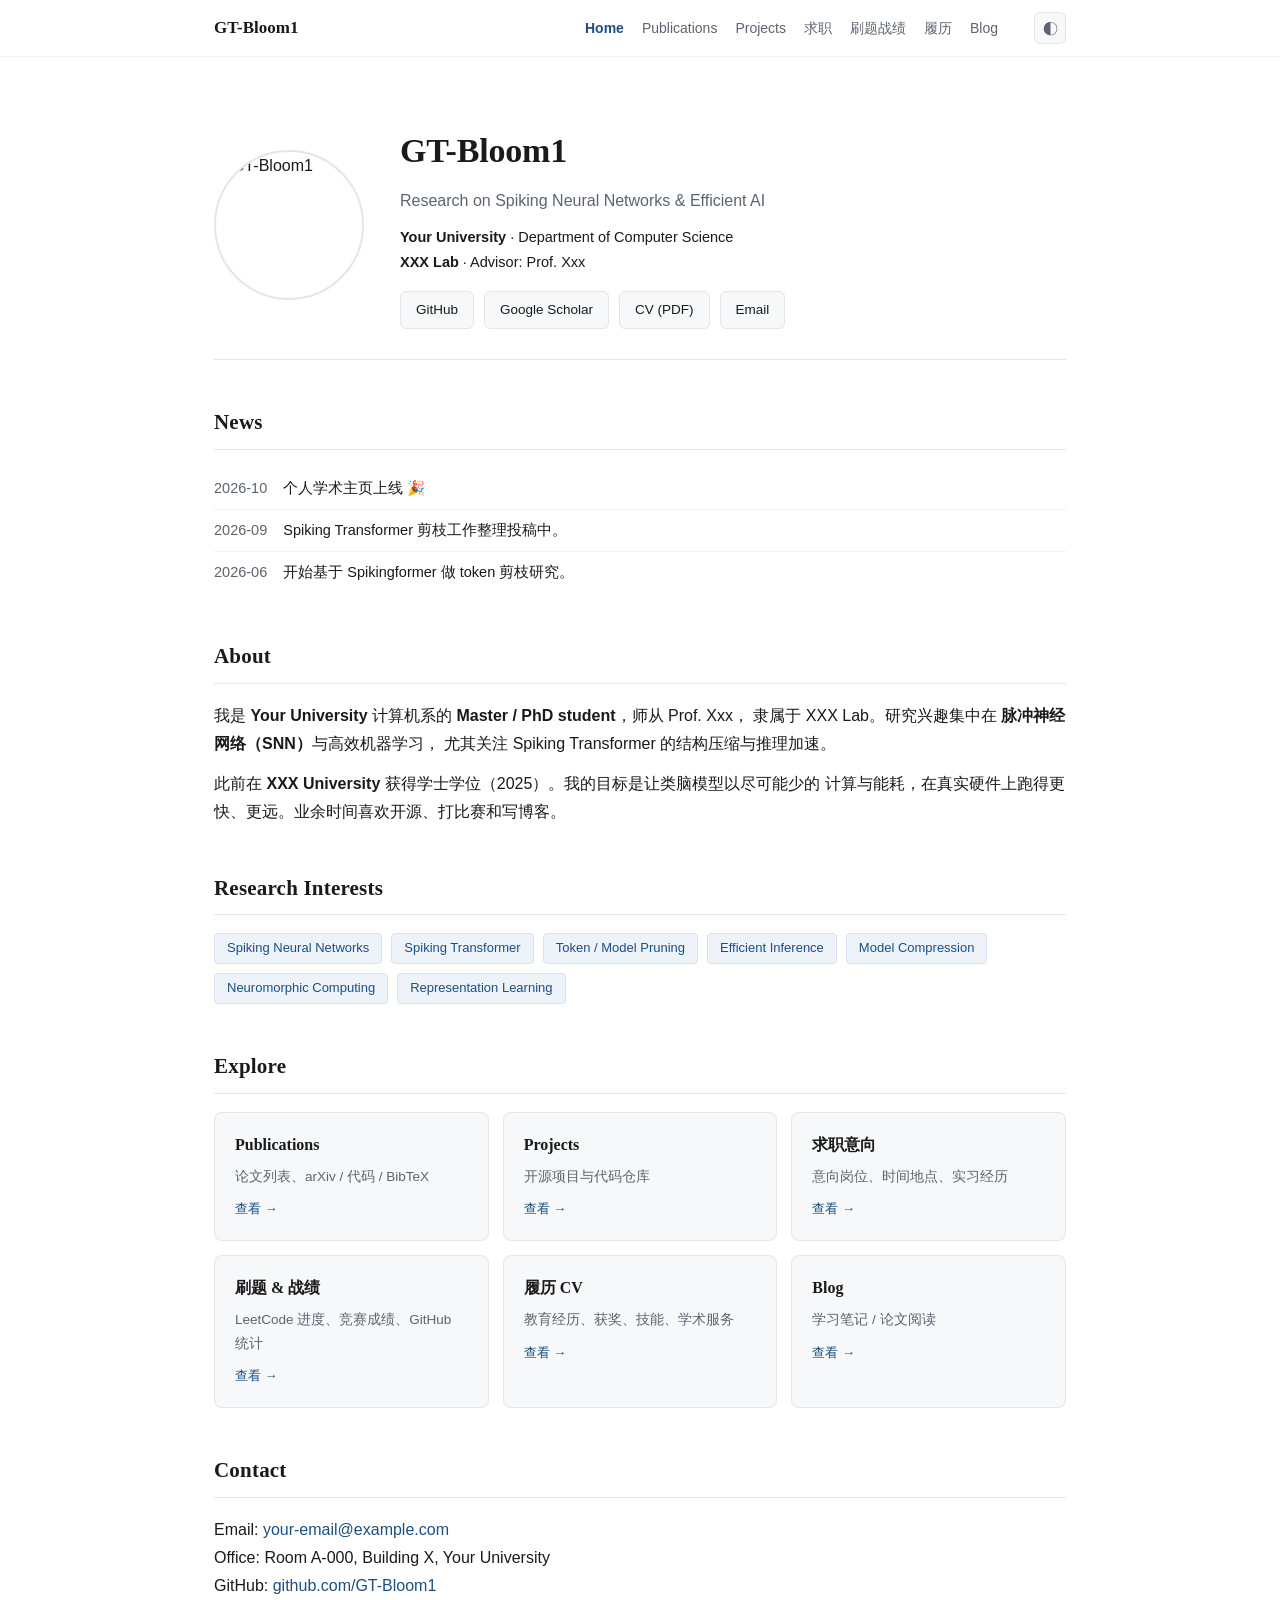
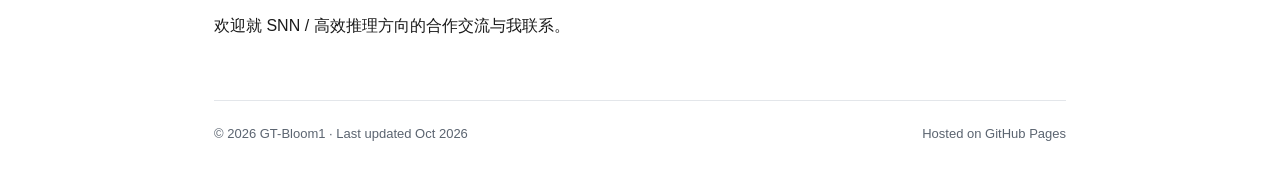
==== commit cc71aa3a: "refactor: split into multi-page site with shared style/nav" ====
--- a/index.html
+++ b/index.html
@@ -7,174 +7,30 @@
 <meta name="description" content="Academic homepage of GT-Bloom1 — Spiking Neural Networks, Spiking Transformer, Efficient AI.">
 <meta name="author" content="GT-Bloom1">
 <link rel="icon" href="https://github.com/GT-Bloom1.png">
-<style>
-  :root{
-    --bg:#0d1117; --card:#161b22; --line:#2b3138; --line-soft:#22272e;
-    --text:#e6edf3; --muted:#8b949e; --accent:#58a6ff; --accent-soft:#162230;
-    --tag-bg:#122d4d; --tag-border:#1f4e8c;
-    --serif:"Source Serif Pro",Georgia,"Times New Roman","Songti SC",serif;
-    --sans:-apple-system,BlinkMacSystemFont,"Segoe UI","Microsoft YaHei",sans-serif;
-  }
-  html[data-theme="light"]{
-    --bg:#ffffff; --card:#f6f8fa; --line:#e3e6ea; --line-soft:#f0f2f4;
-    --text:#1a1a1a; --muted:#5b6470; --accent:#1c4f82; --accent-soft:#eef3f9;
-    --tag-bg:#eef3f9; --tag-border:#d7e2ee;
-  }
-  *{box-sizing:border-box}
-  html{scroll-behavior:smooth}
-  body{margin:0;background:var(--bg);color:var(--text);font-family:var(--sans);
-       font-size:16px;line-height:1.75;-webkit-font-smoothing:antialiased;transition:background .25s,color .25s}
-  .wrap{max-width:900px;margin:0 auto;padding:0 24px 48px}
-  a{color:var(--accent);text-decoration:none}
-  a:hover{text-decoration:underline}
-
-  /* ---------- Top nav ---------- */
-  nav{position:sticky;top:0;z-index:10;background:color-mix(in srgb,var(--bg) 85%,transparent);
-      backdrop-filter:blur(10px);border-bottom:1px solid var(--line-soft)}
-  .nav-inner{max-width:900px;margin:0 auto;padding:12px 24px;display:flex;align-items:center;gap:22px}
-  .nav-inner .brand{font-family:var(--serif);font-weight:700;font-size:17px;color:var(--text)}
-  .nav-inner .brand:hover{text-decoration:none;color:var(--accent)}
-  .nav-inner .links{display:flex;gap:18px;margin-left:auto;font-size:14px;flex-wrap:wrap}
-  .nav-inner .links a{color:var(--muted)}
-  .nav-inner .links a:hover{color:var(--accent);text-decoration:none}
-  .theme-btn{margin-left:14px;border:1px solid var(--line);background:var(--card);color:var(--muted);
-             border-radius:6px;width:32px;height:32px;cursor:pointer;font-size:15px;line-height:1}
-  .theme-btn:hover{color:var(--accent);border-color:var(--accent)}
-
-  /* ---------- Header ---------- */
-  header{display:flex;gap:36px;align-items:center;padding:64px 0 30px;border-bottom:1px solid var(--line)}
-  .avatar{width:150px;height:150px;border-radius:50%;object-fit:cover;flex-shrink:0;
-          border:2px solid var(--line)}
-  h1{font-family:var(--serif);font-size:34px;margin:0 0 6px;letter-spacing:-.2px}
-  .headline{margin:0 0 10px;font-size:16px;color:var(--muted)}
-  .affil{margin:0;font-size:14.5px}
-  .affil .org{font-weight:600}
-  .btnrow{margin-top:16px;display:flex;gap:10px;flex-wrap:wrap}
-  .btn{border:1px solid var(--line);border-radius:6px;padding:6px 15px;font-size:13.5px;
-       color:var(--text);background:var(--card)}
-  .btn:hover{border-color:var(--accent);text-decoration:none}
-
-  /* ---------- Sections ---------- */
-  section{margin-top:48px}
-  h2{font-family:var(--serif);font-size:21px;margin:0 0 18px;padding-bottom:8px;
-     border-bottom:1px solid var(--line);letter-spacing:.2px}
-  h2 .note{font-family:var(--sans);font-size:13px;color:var(--muted);font-weight:400;margin-left:8px}
-  p{margin:0 0 12px}
-
-  /* News */
-  .news{margin:0;padding:0;list-style:none;font-size:14.5px}
-  .news li{padding:8px 0;border-bottom:1px solid var(--line-soft);display:flex;gap:16px}
-  .news li:last-child{border-bottom:none}
-  .news .date{color:var(--muted);white-space:nowrap;font-variant-numeric:tabular-nums}
-
-  /* Tags */
-  .tags{display:flex;flex-wrap:wrap;gap:9px;margin:0;padding:0;list-style:none}
-  .tags li{background:var(--tag-bg);color:var(--accent);border:1px solid var(--tag-border);
-           border-radius:4px;padding:3px 12px;font-size:13px}
-
-  /* Publications */
-  .pub{display:flex;gap:18px;padding:18px 0;border-bottom:1px dashed var(--line)}
-  .pub:last-child{border-bottom:none}
-  .pub .thumb{width:118px;height:78px;flex-shrink:0;border:1px solid var(--line);
-              border-radius:5px;background:var(--card);display:flex;align-items:center;
-              justify-content:center;font-size:11px;color:var(--muted);text-align:center;overflow:hidden}
-  .pub .thumb img{width:100%;height:100%;object-fit:cover}
-  .pub .body{flex:1}
-  .pub .title{font-weight:600;margin:0 0 3px;font-size:15.5px}
-  .pub .authors{margin:0;font-size:14px;color:var(--muted)}
-  .pub .authors strong{color:var(--text);font-weight:600}
-  .pub .venue{margin:2px 0 0;font-size:14px;color:var(--muted)}
-  .pub .venue i{font-style:italic}
-  .pub .links{margin-top:6px;font-size:13px;display:flex;gap:14px}
-  .selected{display:inline-block;font-size:11px;letter-spacing:.5px;color:#c9a34c;
-            border:1px solid #6b5a2a;background:#2d2712;border-radius:3px;
-            padding:0 6px;vertical-align:2px;margin-left:6px}
-  html[data-theme="light"] .selected{color:#8a6d3b;background:#fcf8e3;border-color:#f0e2bd}
-
-  /* Projects */
-  .proj-grid{display:grid;grid-template-columns:1fr 1fr;gap:14px}
-  .proj{border:1px solid var(--line);border-radius:8px;padding:18px 20px;background:var(--card)}
-  .proj h3{margin:0 0 6px;font-size:16px;font-family:var(--serif)}
-  .proj h3 a{color:var(--text)}
-  .proj h3 a:hover{color:var(--accent);text-decoration:none}
-  .proj p{margin:0;font-size:14px;color:var(--muted)}
-
-  /* Skills */
-  .skill-row{display:flex;gap:14px;padding:8px 0;border-bottom:1px solid var(--line-soft);font-size:14.5px}
-  .skill-row:last-child{border-bottom:none}
-  .skill-row .cat{width:110px;flex-shrink:0;color:var(--muted)}
-  .skill-row .val{flex:1}
-
-  /* Timeline entries */
-  .entry{display:flex;justify-content:space-between;gap:20px;padding:12px 0;border-bottom:1px solid var(--line-soft)}
-  .entry:last-child{border-bottom:none}
-  .entry .main{font-size:15px}
-  .entry .main span.org{font-weight:600}
-  .entry .sub{font-size:13.5px;color:var(--muted)}
-  .entry .when{font-size:13.5px;color:var(--muted);white-space:nowrap;font-variant-numeric:tabular-nums}
-
-  /* Blog */
-  .post{display:flex;justify-content:space-between;gap:20px;padding:10px 0;border-bottom:1px solid var(--line-soft)}
-  .post:last-child{border-bottom:none}
-  .post .date{color:var(--muted);font-size:13.5px;white-space:nowrap}
-
-  code{background:var(--card);border:1px solid var(--line-soft);padding:1px 6px;border-radius:4px;font-size:13px}
-
-  /* Progress bars & stats */
-  .bars{margin:0 0 16px;padding:0;list-style:none}
-  .bars li{padding:9px 0;font-size:14.5px}
-  .bar-head{display:flex;justify-content:space-between;margin-bottom:5px}
-  .bar-head .num{color:var(--muted);font-variant-numeric:tabular-nums}
-  .bar{height:9px;border-radius:5px;background:var(--card);border:1px solid var(--line-soft);overflow:hidden}
-  .bar>i{display:block;height:100%;background:linear-gradient(90deg,#3fb950,#58a6ff)}
-  .kw{display:grid;grid-template-columns:repeat(2,1fr);gap:10px 28px;margin:0;padding:0;list-style:none}
-  .kw li{font-size:14.5px;color:var(--muted)}
-  .kw b{color:var(--text);font-weight:600}
-  .stat-cards{display:grid;grid-template-columns:1fr 1fr;gap:14px}
-  .stat-cards img{width:100%;border:1px solid var(--line);border-radius:8px}
-
-  footer{margin-top:60px;padding-top:22px;border-top:1px solid var(--line);
-         font-size:13px;color:var(--muted);display:flex;justify-content:space-between;flex-wrap:wrap;gap:8px}
-
-  @media (max-width:680px){
-    header{flex-direction:column;text-align:center;padding-top:40px}
-    .btnrow{justify-content:center}
-    .nav-inner .links{display:none}
-    .proj-grid{grid-template-columns:1fr}
-    .pub{flex-direction:column;gap:10px}
-    .pub .thumb{width:100%;height:90px}
-    .entry,.post{flex-direction:column;gap:2px}
-    .skill-row{flex-direction:column;gap:2px}
-    .stat-cards,.kw{grid-template-columns:1fr}
-  }
-</style>
+<link rel="stylesheet" href="style.css">
 </head>
 <body>
 
-<!-- ================= NAV ================= -->
 <nav>
   <div class="nav-inner">
-    <a class="brand" href="#top">GT-Bloom1</a>
+    <a class="brand" href="index.html">GT-Bloom1</a>
     <div class="links">
-      <a href="#news">News</a>
-      <a href="#about">About</a>
-      <a href="#research">Research</a>
-      <a href="#publications">Publications</a>
-      <a href="#projects">Projects</a>
-      <a href="#objective">求职</a>
-      <a href="#practice">刷题战绩</a>
-      <a href="#education">Education</a>
-      <a href="#blog">Blog</a>
-      <a href="#contact">Contact</a>
+      <a href="index.html" class="active">Home</a>
+      <a href="publications.html">Publications</a>
+      <a href="projects.html">Projects</a>
+      <a href="career.html">求职</a>
+      <a href="practice.html">刷题战绩</a>
+      <a href="cv.html">履历</a>
+      <a href="blog.html">Blog</a>
     </div>
     <button class="theme-btn" onclick="toggleTheme()" title="切换明暗">◐</button>
   </div>
 </nav>
 
-<div class="wrap" id="top">
+<div class="wrap">
 
   <!-- ================= HEADER ================= -->
-  <header>
+  <header class="home">
     <img class="avatar" src="https://github.com/GT-Bloom1.png" alt="GT-Bloom1">
     <div>
       <h1>GT-Bloom1</h1>
@@ -230,188 +86,40 @@
     </ul>
   </section>
 
-  <!-- ================= PUBLICATIONS ================= -->
-  <section id="publications">
-    <h2>Publications <span class="note">* 表示共同一作；引用格式见各条 BibTeX</span></h2>
-
-    <div class="pub">
-      <div class="thumb">teaser / figure</div>
-      <div class="body">
-        <p class="title">Token Pruning for Spiking Transformers<span class="selected">Under Review</span></p>
-        <p class="authors"><strong>Your Name</strong>*, Coauthor A*, Advisor B</p>
-        <p class="venue"><i>Target: NeurIPS / ICLR</i>, 2026</p>
-        <p class="links"><a href="#">PDF</a><a href="#">Code</a><a href="#">arXiv</a><a href="#">BibTeX</a></p>
-      </div>
-    </div>
-
-    <div class="pub">
-      <div class="thumb">teaser / figure</div>
-      <div class="body">
-        <p class="title">Efficient Spiking Representation Learning</p>
-        <p class="authors">Coauthor A, <strong>Your Name</strong>, Advisor B</p>
-        <p class="venue"><i>Conference / Journal</i>, 2025</p>
-        <p class="links"><a href="#">PDF</a><a href="#">Code</a><a href="#">BibTeX</a></p>
-      </div>
-    </div>
-
-    <div class="pub">
-      <div class="thumb">teaser / figure</div>
-      <div class="body">
-        <p class="title">A Survey on Energy-Efficient Neuromorphic Models</p>
-        <p class="authors"><strong>Your Name</strong>, Advisor B</p>
-        <p class="venue"><i>Preprint</i>, 2025</p>
-        <p class="links"><a href="#">arXiv</a><a href="#">BibTeX</a></p>
-      </div>
-    </div>
-  </section>
-
-  <!-- ================= PROJECTS ================= -->
-  <section id="projects">
-    <h2>Projects</h2>
-    <div class="proj-grid">
-      <div class="proj">
-        <h3><a href="https://github.com/GT-Bloom1">Spiking Token Pruning</a></h3>
-        <p>在 Spikingformer 的 SpikingSelfAttention 上对 token 维度做剪枝，几乎不掉点的前提下显著降低 SOPs 与推理延迟。支持 CIFAR-10 / CIFAR-100 / ImageNet。</p>
-      </div>
-      <div class="proj">
-        <h3><a href="https://github.com/GT-Bloom1">SNN Benchmark Toolkit</a></h3>
-        <p>统一的脉冲网络能耗 / 延迟评测工具，支持多硬件后端估计。</p>
-      </div>
-      <div class="proj">
-        <h3><a href="https://github.com/GT-Bloom1">Project C</a></h3>
-        <p>一句话项目描述。</p>
-      </div>
-      <div class="proj">
-        <h3><a href="https://github.com/GT-Bloom1">Project D</a></h3>
-        <p>一句话项目描述。</p>
-      </div>
-    </div>
-  </section>
-
-  <!-- ================= JOB OBJECTIVE ================= -->
-  <section id="objective">
-    <h2>Job Objective <span class="note">求职意向</span></h2>
-    <ul class="kw">
-      <li>意向岗位：<b>算法工程师（模型压缩 / 高效推理方向）</b></li>
-      <li>备选岗位：<b>研究实习生 / Research Intern（SNN · Efficient AI）</b></li>
-      <li>意向时间：<b>2027 暑期实习 / 2028 届校招</b></li>
-      <li>意向地点：<b>北上广深 · 杭州 · 可远程</b></li>
-      <li>到岗状态：<b>可实习 3–6 个月，每周 5 天</b></li>
-      <li>简历：<b><a href="#">PDF 下载</a></b></li>
-    </ul>
-  </section>
-
-  <!-- ================= CODING PRACTICE ================= -->
-  <section id="practice">
-    <h2>Coding Practice <span class="note">刷题 &amp; 战绩</span></h2>
-    <ul class="bars">
-      <li>
-        <div class="bar-head"><span>LeetCode 总题量</span><span class="num">300 / 500</span></div>
-        <div class="bar"><i style="width:60%"></i></div>
-      </li>
-      <li>
-        <div class="bar-head"><span>Easy</span><span class="num">150</span></div>
-        <div class="bar"><i style="width:75%;background:linear-gradient(90deg,#3fb950,#a4e19a)"></i></div>
-      </li>
-      <li>
-        <div class="bar-head"><span>Medium</span><span class="num">130</span></div>
-        <div class="bar"><i style="width:52%;background:linear-gradient(90deg,#d29922,#eac54f)"></i></div>
-      </li>
-      <li>
-        <div class="bar-head"><span>Hard</span><span class="num">20</span></div>
-        <div class="bar"><i style="width:40%;background:linear-gradient(90deg,#f85149,#ff8b85)"></i></div>
-      </li>
-    </ul>
-    <div class="entry"><div class="main">LeetCode 周赛 — 最高排名 <b>xxx</b> / Rating <b>1xxx</b></div><div class="when">2026</div></div>
-    <div class="entry"><div class="main">蓝桥杯 / CCPC / ICPC — <b>XX 省一等奖</b></div><div class="when">2024</div></div>
-    <div class="entry"><div class="main">牛客 / Codeforces — <b>最高 Rating xxxx (XXXX)</b></div><div class="when">2023</div></div>
-  </section>
-
-  <!-- ================= GITHUB STATS ================= -->
-  <section id="stats">
-    <h2>GitHub Stats <span class="note">自动统计，无需维护</span></h2>
-    <div class="stat-cards">
-      <img src="https://github-readme-stats.vercel.app/api?username=GT-Bloom1&show_icons=true" alt="GitHub stats" loading="lazy">
-      <img src="https://github-readme-stats.vercel.app/api/top-langs/?username=GT-Bloom1&layout=compact" alt="Top languages" loading="lazy">
-    </div>
-  </section>
-
-  <!-- ================= SKILLS ================= -->
-  <section id="skills">
-    <h2>Skills</h2>
-    <div class="skill-row"><div class="cat">Languages</div><div class="val">Python, C/C++, Bash, LaTeX</div></div>
-    <div class="skill-row"><div class="cat">Frameworks</div><div class="val">PyTorch, SpikingJelly, timm, Hugging Face</div></div>
-    <div class="skill-row"><div class="cat">Tools</div><div class="val">Git, Linux, Slurm, WandB, Docker</div></div>
-    <div class="skill-row"><div class="cat">Others</div><div class="val">CUDA / GPU 集群训练, 实验管理</div></div>
-  </section>
-
-  <!-- ================= EDUCATION ================= -->
-  <section id="education">
-    <h2>Education</h2>
-    <div class="entry">
-      <div>
-        <div class="main"><span class="org">Your University</span> — M.S./Ph.D. in Computer Science</div>
-        <div class="sub">Advisor: Prof. Xxx · XXX Lab</div>
-      </div>
-      <div class="when">2025 — Present</div>
-    </div>
-    <div class="entry">
-      <div>
-        <div class="main"><span class="org">XXX University</span> — B.Eng. in Computer Science</div>
-        <div class="sub">GPA 3.x / 4.0 · 毕业论文：XXX</div>
-      </div>
-      <div class="when">2021 — 2025</div>
-    </div>
-  </section>
-
-  <!-- ================= AWARDS ================= -->
-  <section id="awards">
-    <h2>Awards &amp; Honors</h2>
-    <div class="entry"><div class="main">国家奖学金 / National Scholarship</div><div class="when">2024</div></div>
-    <div class="entry"><div class="main">优秀毕业生 / Outstanding Graduate</div><div class="when">2025</div></div>
-    <div class="entry"><div class="main">XXX 竞赛一等奖</div><div class="when">2023</div></div>
-  </section>
-
-  <!-- ================= EXPERIENCE ================= -->
-  <section id="experience">
-    <h2>Experience</h2>
-    <div class="entry">
-      <div>
-        <div class="main"><span class="org">XX 公司 / 实验室</span> — 研究实习生</div>
-        <div class="sub">参与 XXX 项目，负责模型压缩与部署。</div>
-      </div>
-      <div class="when">2024.06 — 2024.09</div>
-    </div>
-    <div class="entry">
-      <div>
-        <div class="main"><span class="org">XXX Lab</span> — 科研助理</div>
-        <div class="sub">SNN 训练流程搭建与实验复现。</div>
-      </div>
-      <div class="when">2023.09 — 2024.05</div>
-    </div>
-  </section>
-
-  <!-- ================= SERVICE ================= -->
-  <section id="service">
-    <h2>Academic Service</h2>
-    <div class="entry"><div class="main">Reviewer — <i>NeurIPS / ICLR / ICML / AAAI</i></div><div class="when">2026 —</div></div>
-    <div class="entry"><div class="main">Teaching Assistant — 《机器学习导论》</div><div class="when">2025 Fall</div></div>
-  </section>
-
-  <!-- ================= BLOG ================= -->
-  <section id="blog">
-    <h2>Blog <span class="note">学习笔记 / 论文阅读</span></h2>
-    <div class="post">
-      <div><a href="#">Spikingformer 代码结构精读：从 LIF 到 SpikingSelfAttention</a></div>
-      <div class="date">2026-09-20</div>
-    </div>
-    <div class="post">
-      <div><a href="#">Token 剪枝方法综述：从 ViT 到 Spiking Transformer</a></div>
-      <div class="date">2026-08-11</div>
-    </div>
-    <div class="post">
-      <div><a href="#">CIFAR-10 训练记录与复现细节</a></div>
-      <div class="date">2026-07-02</div>
+  <!-- ================= EXPLORE ================= -->
+  <section id="explore">
+    <h2>Explore</h2>
+    <div class="quick-grid">
+      <a class="quick" href="publications.html">
+        <h3>Publications</h3>
+        <p>论文列表、arXiv / 代码 / BibTeX</p>
+        <span class="arrow">查看 →</span>
+      </a>
+      <a class="quick" href="projects.html">
+        <h3>Projects</h3>
+        <p>开源项目与代码仓库</p>
+        <span class="arrow">查看 →</span>
+      </a>
+      <a class="quick" href="career.html">
+        <h3>求职意向</h3>
+        <p>意向岗位、时间地点、实习经历</p>
+        <span class="arrow">查看 →</span>
+      </a>
+      <a class="quick" href="practice.html">
+        <h3>刷题 &amp; 战绩</h3>
+        <p>LeetCode 进度、竞赛成绩、GitHub 统计</p>
+        <span class="arrow">查看 →</span>
+      </a>
+      <a class="quick" href="cv.html">
+        <h3>履历 CV</h3>
+        <p>教育经历、获奖、技能、学术服务</p>
+        <span class="arrow">查看 →</span>
+      </a>
+      <a class="quick" href="blog.html">
+        <h3>Blog</h3>
+        <p>学习笔记 / 论文阅读</p>
+        <span class="arrow">查看 →</span>
+      </a>
     </div>
   </section>
 
@@ -433,14 +141,6 @@
 
 </div>
 
-<script>
-  function toggleTheme(){
-    const el=document.documentElement;
-    const next=el.getAttribute('data-theme')==='dark'?'light':'dark';
-    el.setAttribute('data-theme',next);
-    try{localStorage.setItem('theme',next)}catch(e){}
-  }
-  (function(){try{const t=localStorage.getItem('theme');if(t)document.documentElement.setAttribute('data-theme',t)}catch(e){}})();
-</script>
+<script src="main.js"></script>
 </body>
 </html>
--- a/style.css
+++ b/style.css
@@ -0,0 +1,154 @@
+/* ===== GT-Bloom1 Academic Homepage — shared styles ===== */
+:root{
+  --bg:#ffffff; --card:#f6f8fa; --line:#e3e6ea; --line-soft:#f0f2f4;
+  --text:#1a1a1a; --muted:#5b6470; --accent:#1c4f82; --accent-soft:#eef3f9;
+  --tag-bg:#eef3f9; --tag-border:#d7e2ee;
+  --serif:"Source Serif Pro",Georgia,"Times New Roman","Songti SC",serif;
+  --sans:-apple-system,BlinkMacSystemFont,"Segoe UI","Microsoft YaHei",sans-serif;
+}
+html[data-theme="dark"]{
+  --bg:#0d1117; --card:#161b22; --line:#2b3138; --line-soft:#22272e;
+  --text:#e6edf3; --muted:#8b949e; --accent:#58a6ff; --accent-soft:#162230;
+  --tag-bg:#122d4d; --tag-border:#1f4e8c;
+}
+*{box-sizing:border-box}
+html{scroll-behavior:smooth}
+body{margin:0;background:var(--bg);color:var(--text);font-family:var(--sans);
+     font-size:16px;line-height:1.75;-webkit-font-smoothing:antialiased;transition:background .25s,color .25s}
+.wrap{max-width:900px;margin:0 auto;padding:0 24px 48px}
+a{color:var(--accent);text-decoration:none}
+a:hover{text-decoration:underline}
+
+/* ---------- Top nav ---------- */
+nav{position:sticky;top:0;z-index:10;background:color-mix(in srgb,var(--bg) 85%,transparent);
+    backdrop-filter:blur(10px);border-bottom:1px solid var(--line-soft)}
+.nav-inner{max-width:900px;margin:0 auto;padding:12px 24px;display:flex;align-items:center;gap:22px;flex-wrap:wrap}
+.nav-inner .brand{font-family:var(--serif);font-weight:700;font-size:17px;color:var(--text)}
+.nav-inner .brand:hover{text-decoration:none;color:var(--accent)}
+.nav-inner .links{display:flex;gap:18px;margin-left:auto;font-size:14px;flex-wrap:wrap}
+.nav-inner .links a{color:var(--muted)}
+.nav-inner .links a:hover{color:var(--accent);text-decoration:none}
+.nav-inner .links a.active{color:var(--accent);font-weight:600}
+.theme-btn{margin-left:14px;border:1px solid var(--line);background:var(--card);color:var(--muted);
+           border-radius:6px;width:32px;height:32px;cursor:pointer;font-size:15px;line-height:1}
+.theme-btn:hover{color:var(--accent);border-color:var(--accent)}
+
+/* ---------- Home header ---------- */
+header.home{display:flex;gap:36px;align-items:center;padding:64px 0 30px;border-bottom:1px solid var(--line)}
+.avatar{width:150px;height:150px;border-radius:50%;object-fit:cover;flex-shrink:0;border:2px solid var(--line)}
+h1{font-family:var(--serif);font-size:34px;margin:0 0 6px;letter-spacing:-.2px}
+.headline{margin:0 0 10px;font-size:16px;color:var(--muted)}
+.affil{margin:0;font-size:14.5px}
+.affil .org{font-weight:600}
+.btnrow{margin-top:16px;display:flex;gap:10px;flex-wrap:wrap}
+.btn{border:1px solid var(--line);border-radius:6px;padding:6px 15px;font-size:13.5px;
+     color:var(--text);background:var(--card)}
+.btn:hover{border-color:var(--accent);text-decoration:none}
+
+/* ---------- Subpage header ---------- */
+.page-head{padding:52px 0 20px;border-bottom:1px solid var(--line)}
+.page-head h1{font-size:29px}
+.crumb{margin:0;font-size:14px;color:var(--muted)}
+
+/* ---------- Sections ---------- */
+section{margin-top:44px}
+h2{font-family:var(--serif);font-size:21px;margin:0 0 18px;padding-bottom:8px;
+   border-bottom:1px solid var(--line);letter-spacing:.2px}
+h2 .note{font-family:var(--sans);font-size:13px;color:var(--muted);font-weight:400;margin-left:8px}
+p{margin:0 0 12px}
+
+/* News */
+.news{margin:0;padding:0;list-style:none;font-size:14.5px}
+.news li{padding:8px 0;border-bottom:1px solid var(--line-soft);display:flex;gap:16px}
+.news li:last-child{border-bottom:none}
+.news .date{color:var(--muted);white-space:nowrap;font-variant-numeric:tabular-nums}
+
+/* Tags */
+.tags{display:flex;flex-wrap:wrap;gap:9px;margin:0;padding:0;list-style:none}
+.tags li{background:var(--tag-bg);color:var(--accent);border:1px solid var(--tag-border);
+         border-radius:4px;padding:3px 12px;font-size:13px}
+
+/* Publications */
+.pub{display:flex;gap:18px;padding:18px 0;border-bottom:1px dashed var(--line)}
+.pub:last-child{border-bottom:none}
+.pub .thumb{width:118px;height:78px;flex-shrink:0;border:1px solid var(--line);
+            border-radius:5px;background:var(--card);display:flex;align-items:center;
+            justify-content:center;font-size:11px;color:var(--muted);text-align:center;overflow:hidden}
+.pub .thumb img{width:100%;height:100%;object-fit:cover}
+.pub .body{flex:1}
+.pub .title{font-weight:600;margin:0 0 3px;font-size:15.5px}
+.pub .authors{margin:0;font-size:14px;color:var(--muted)}
+.pub .authors strong{color:var(--text);font-weight:600}
+.pub .venue{margin:2px 0 0;font-size:14px;color:var(--muted)}
+.pub .venue i{font-style:italic}
+.pub .links{margin-top:6px;font-size:13px;display:flex;gap:14px}
+.selected{display:inline-block;font-size:11px;letter-spacing:.5px;color:#c9a34c;
+          border:1px solid #6b5a2a;background:#2d2712;border-radius:3px;
+          padding:0 6px;vertical-align:2px;margin-left:6px}
+html[data-theme="light"] .selected{color:#8a6d3b;background:#fcf8e3;border-color:#f0e2bd}
+
+/* Projects */
+.proj-grid{display:grid;grid-template-columns:1fr 1fr;gap:14px}
+.proj{border:1px solid var(--line);border-radius:8px;padding:18px 20px;background:var(--card)}
+.proj h3{margin:0 0 6px;font-size:16px;font-family:var(--serif)}
+.proj h3 a{color:var(--text)}
+.proj h3 a:hover{color:var(--accent);text-decoration:none}
+.proj p{margin:0;font-size:14px;color:var(--muted)}
+
+/* Quick cards (home) */
+.quick-grid{display:grid;grid-template-columns:repeat(3,1fr);gap:14px}
+.quick{border:1px solid var(--line);border-radius:8px;padding:18px 20px;background:var(--card);
+       color:var(--text);display:block;transition:transform .15s,border-color .15s}
+.quick:hover{border-color:var(--accent);text-decoration:none;transform:translateY(-2px)}
+.quick h3{margin:0 0 6px;font-family:var(--serif);font-size:16px}
+.quick p{margin:0 0 6px;font-size:13.5px;color:var(--muted)}
+.quick .arrow{color:var(--accent);font-size:13px}
+
+/* Skills */
+.skill-row{display:flex;gap:14px;padding:8px 0;border-bottom:1px solid var(--line-soft);font-size:14.5px}
+.skill-row:last-child{border-bottom:none}
+.skill-row .cat{width:110px;flex-shrink:0;color:var(--muted)}
+.skill-row .val{flex:1}
+
+/* Timeline entries */
+.entry{display:flex;justify-content:space-between;gap:20px;padding:12px 0;border-bottom:1px solid var(--line-soft)}
+.entry:last-child{border-bottom:none}
+.entry .main{font-size:15px}
+.entry .main span.org{font-weight:600}
+.entry .sub{font-size:13.5px;color:var(--muted)}
+.entry .when{font-size:13.5px;color:var(--muted);white-space:nowrap;font-variant-numeric:tabular-nums}
+
+/* Blog */
+.post{display:flex;justify-content:space-between;gap:20px;padding:10px 0;border-bottom:1px solid var(--line-soft)}
+.post:last-child{border-bottom:none}
+.post .date{color:var(--muted);font-size:13.5px;white-space:nowrap}
+
+/* Progress bars & stats */
+.bars{margin:0 0 16px;padding:0;list-style:none}
+.bars li{padding:9px 0;font-size:14.5px}
+.bar-head{display:flex;justify-content:space-between;margin-bottom:5px}
+.bar-head .num{color:var(--muted);font-variant-numeric:tabular-nums}
+.bar{height:9px;border-radius:5px;background:var(--card);border:1px solid var(--line-soft);overflow:hidden}
+.bar>i{display:block;height:100%;background:linear-gradient(90deg,#3fb950,#58a6ff)}
+.kw{display:grid;grid-template-columns:repeat(2,1fr);gap:10px 28px;margin:0;padding:0;list-style:none}
+.kw li{font-size:14.5px;color:var(--muted)}
+.kw b{color:var(--text);font-weight:600}
+.stat-cards{display:grid;grid-template-columns:1fr 1fr;gap:14px}
+.stat-cards img{width:100%;border:1px solid var(--line);border-radius:8px}
+
+code{background:var(--card);border:1px solid var(--line-soft);padding:1px 6px;border-radius:4px;font-size:13px}
+
+footer{margin-top:60px;padding-top:22px;border-top:1px solid var(--line);
+       font-size:13px;color:var(--muted);display:flex;justify-content:space-between;flex-wrap:wrap;gap:8px}
+
+@media (max-width:680px){
+  header.home{flex-direction:column;text-align:center;padding-top:40px}
+  .btnrow{justify-content:center}
+  .nav-inner .links{margin-left:0}
+  .proj-grid,.quick-grid{grid-template-columns:1fr}
+  .pub{flex-direction:column;gap:10px}
+  .pub .thumb{width:100%;height:90px}
+  .entry,.post{flex-direction:column;gap:2px}
+  .skill-row{flex-direction:column;gap:2px}
+  .stat-cards,.kw{grid-template-columns:1fr}
+}
